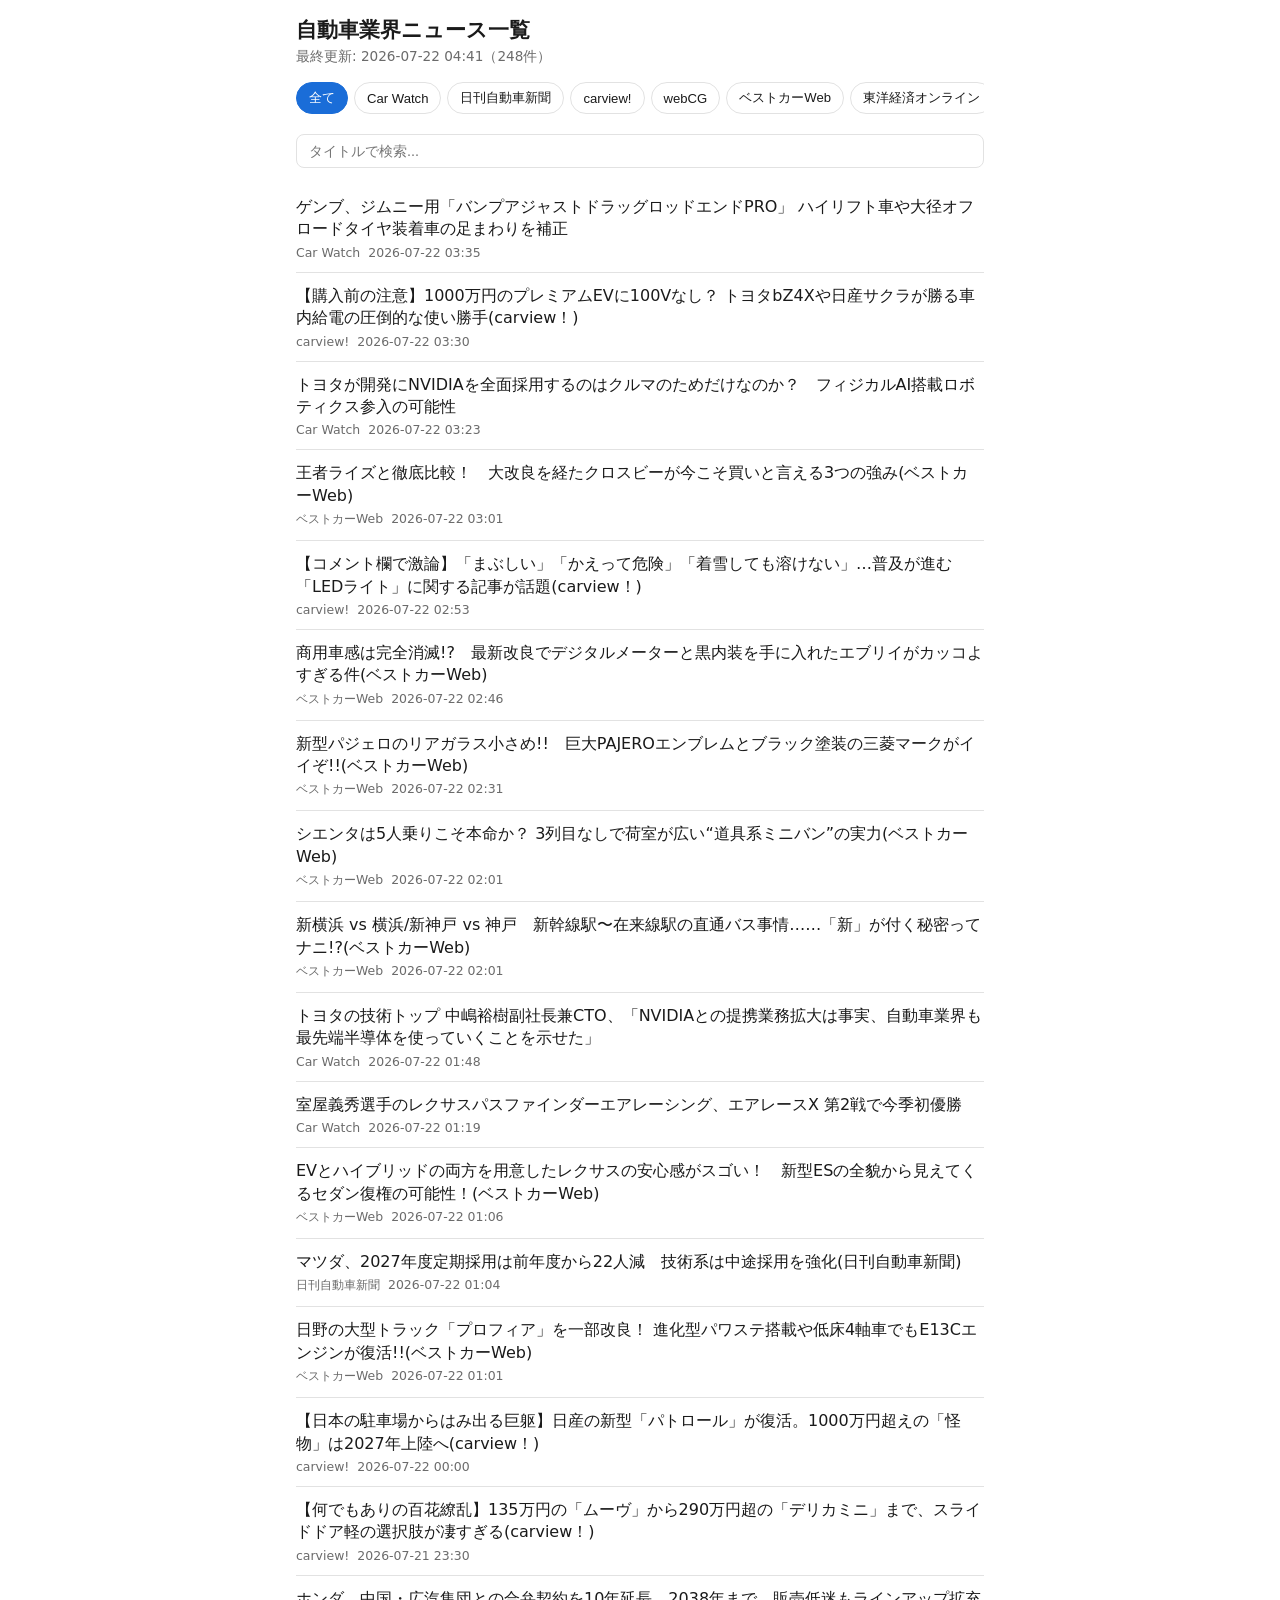
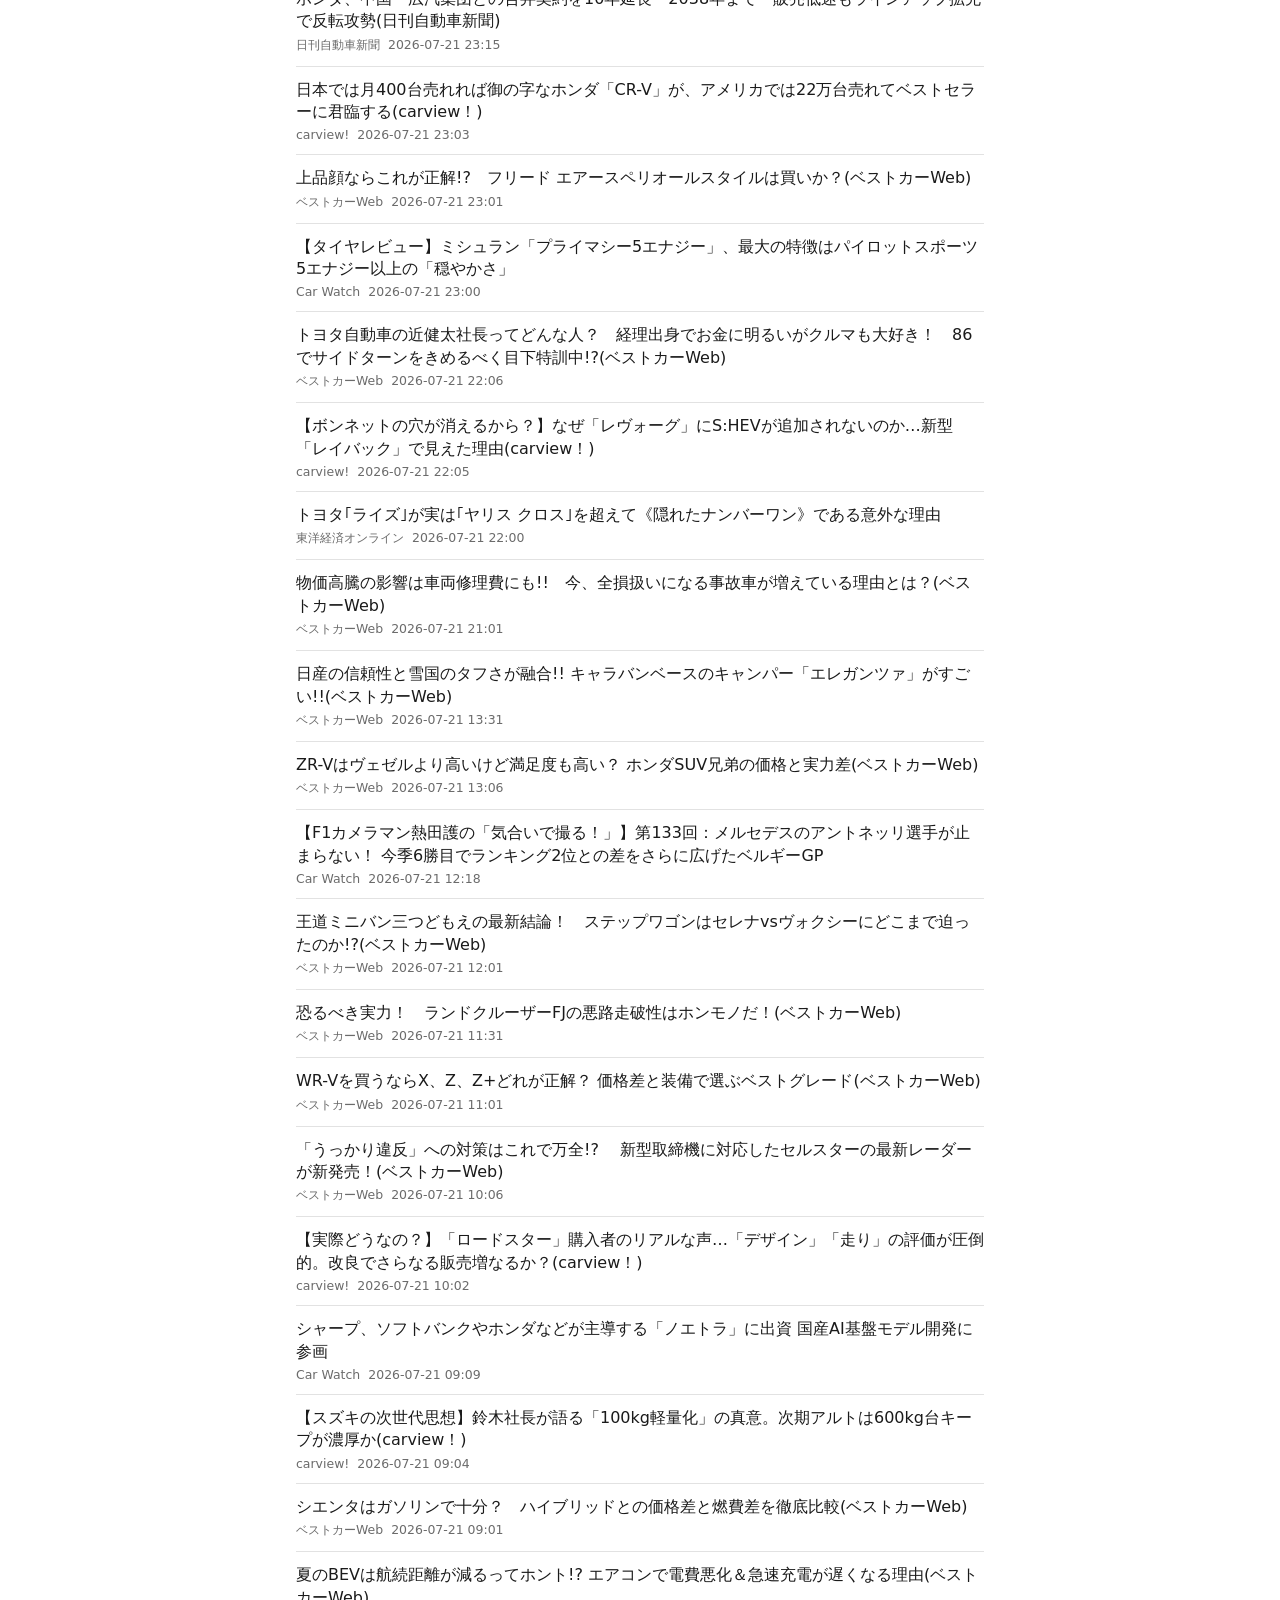
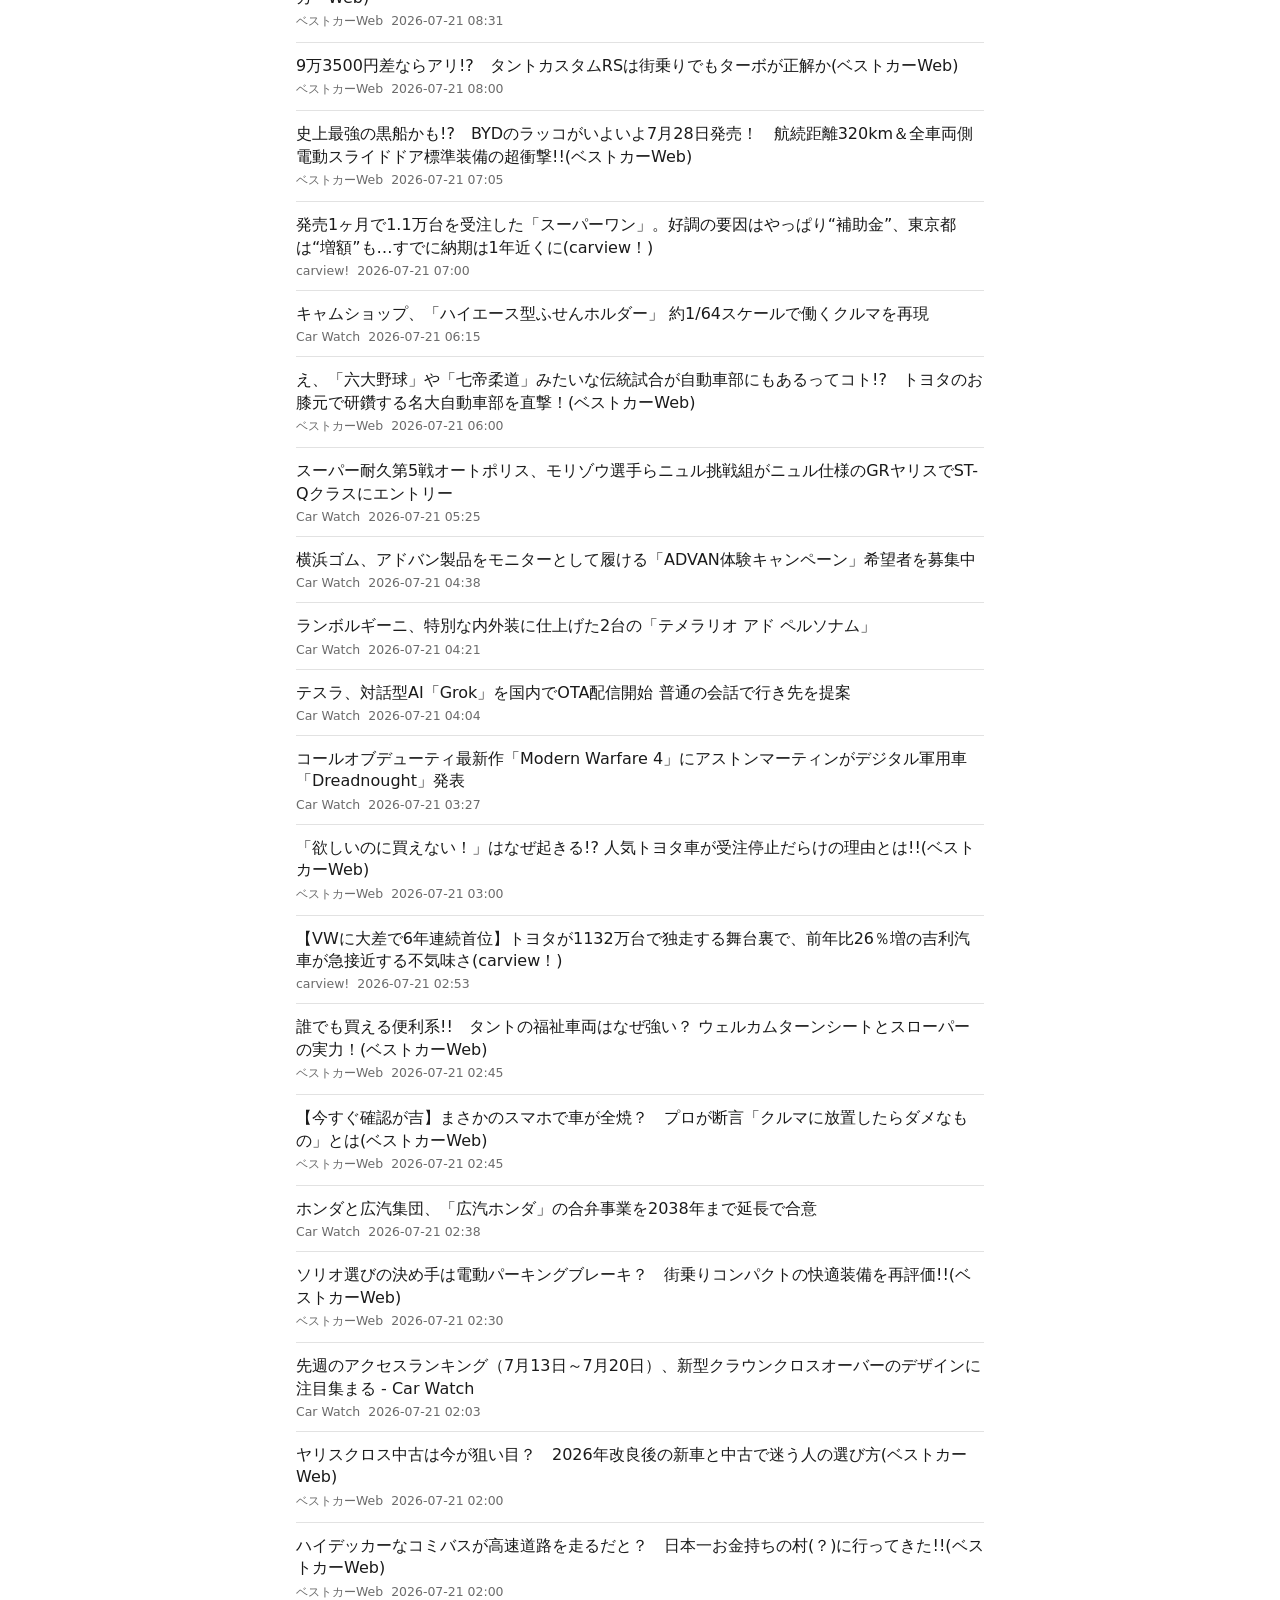
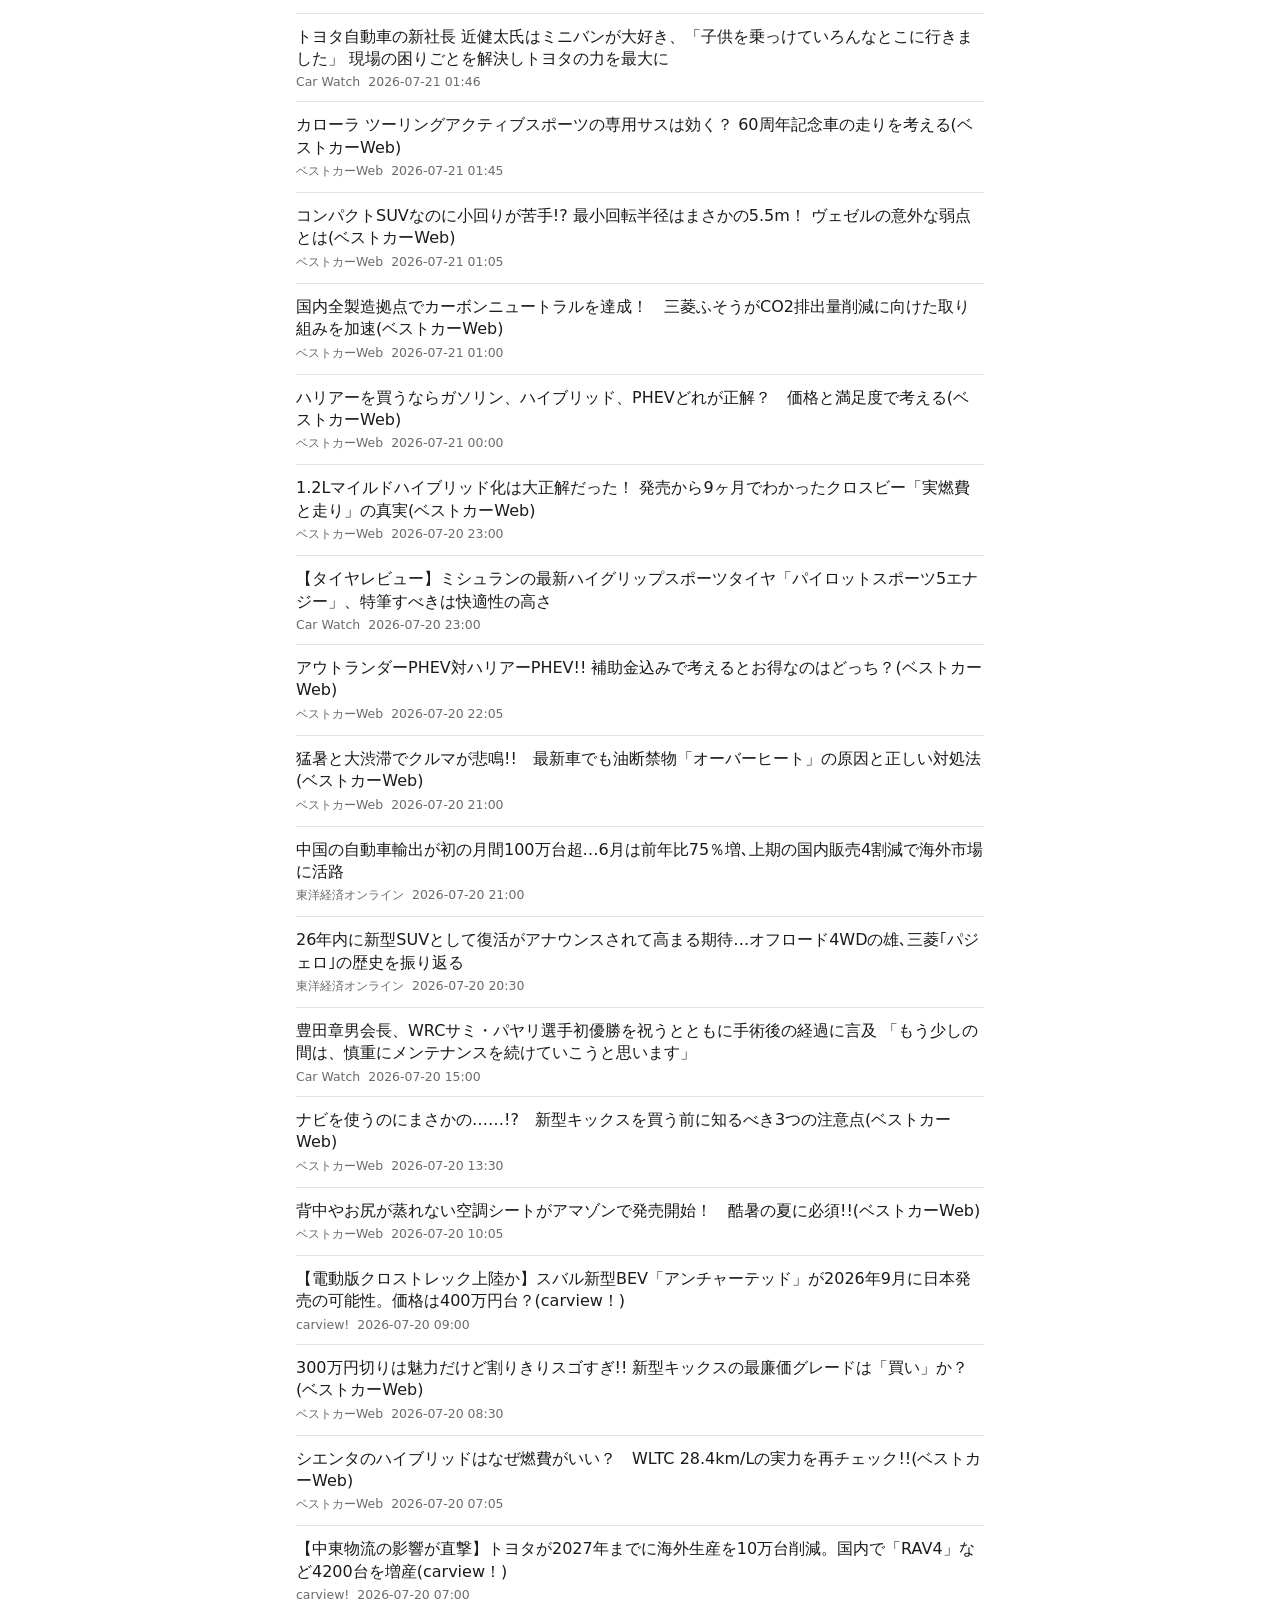
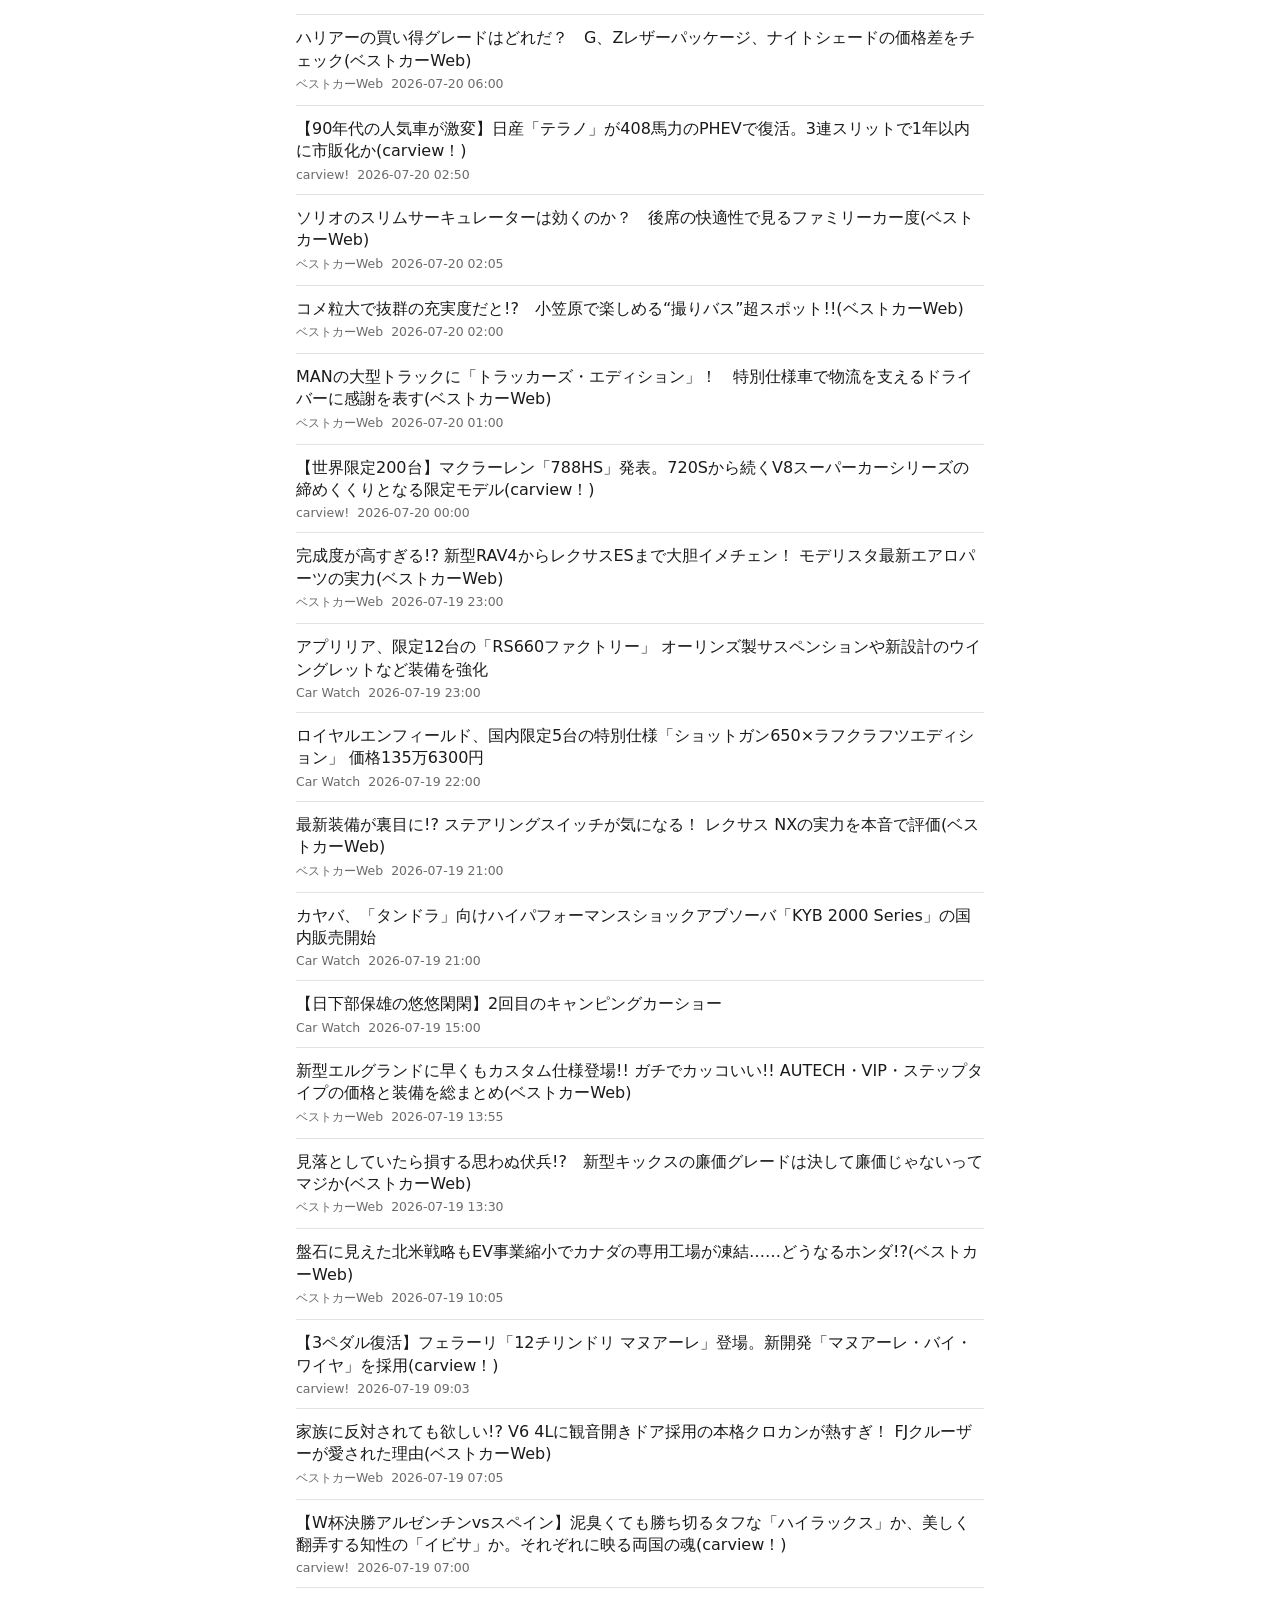
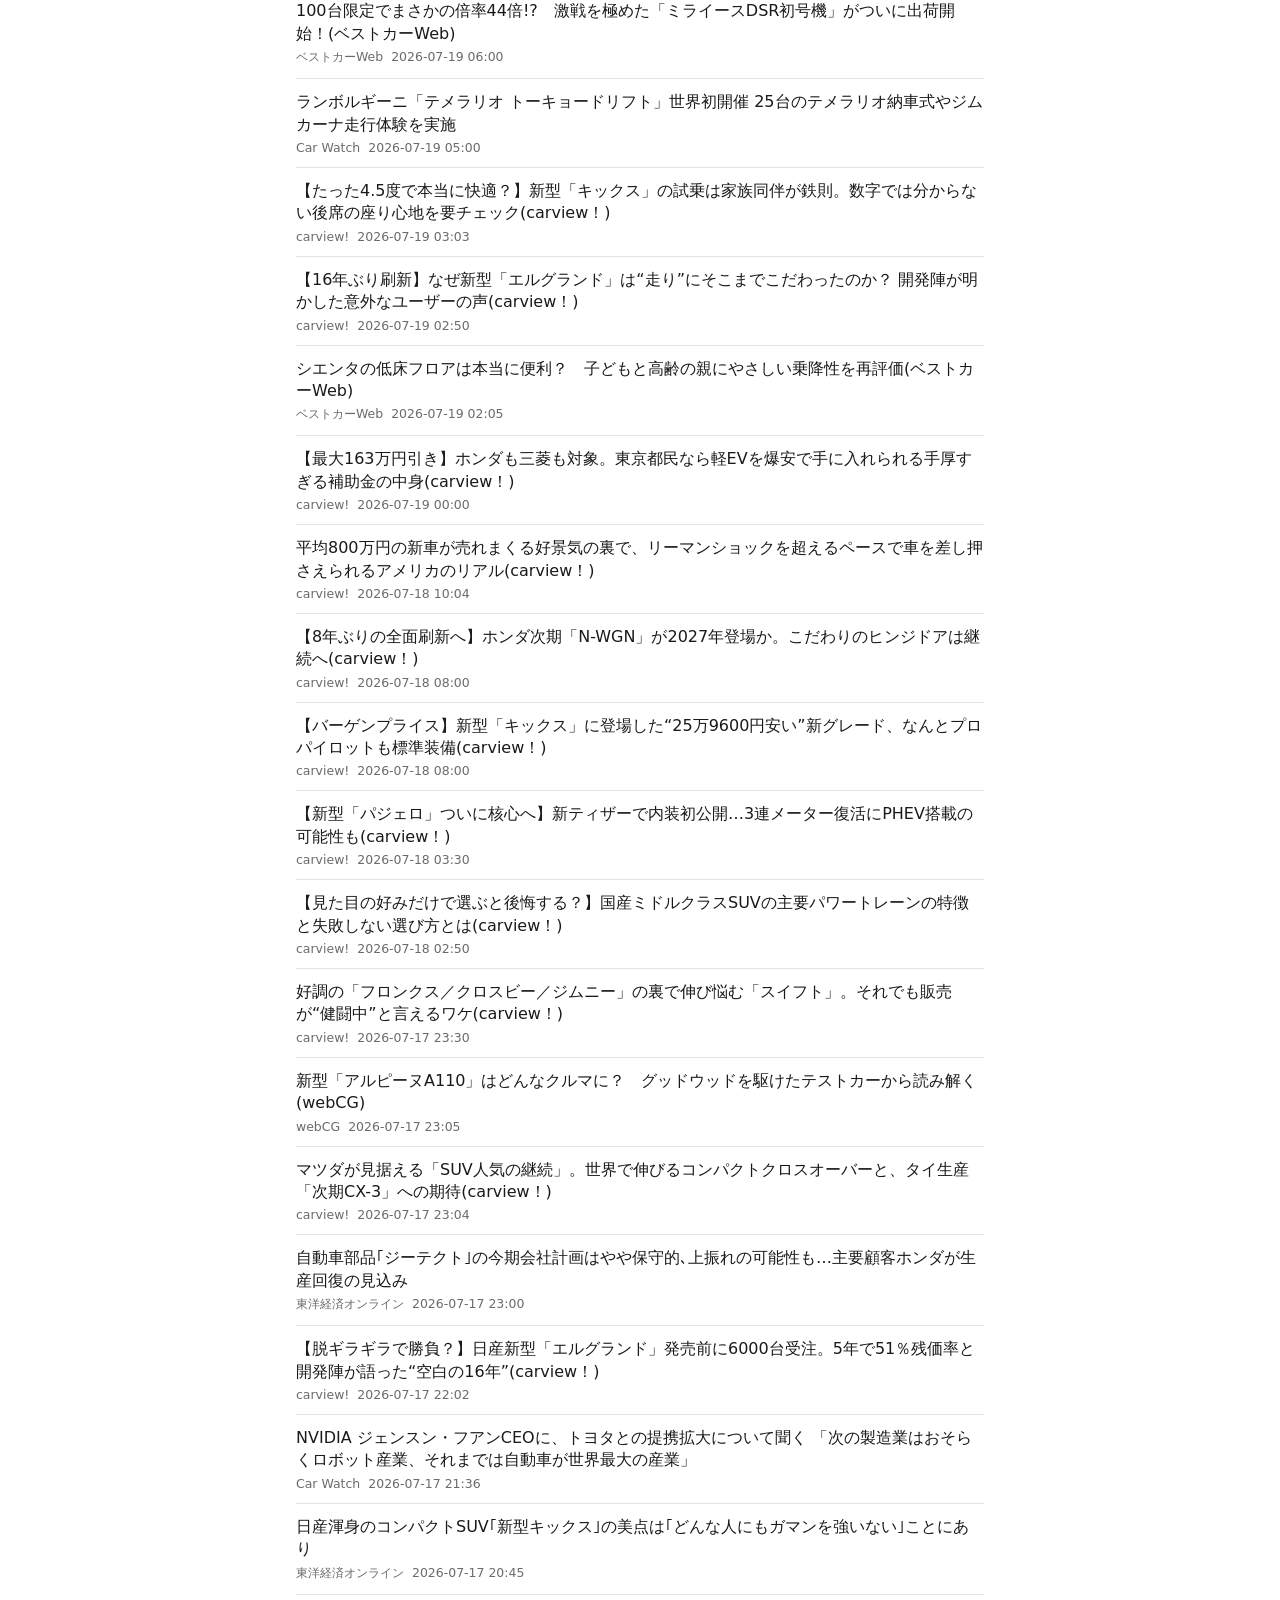
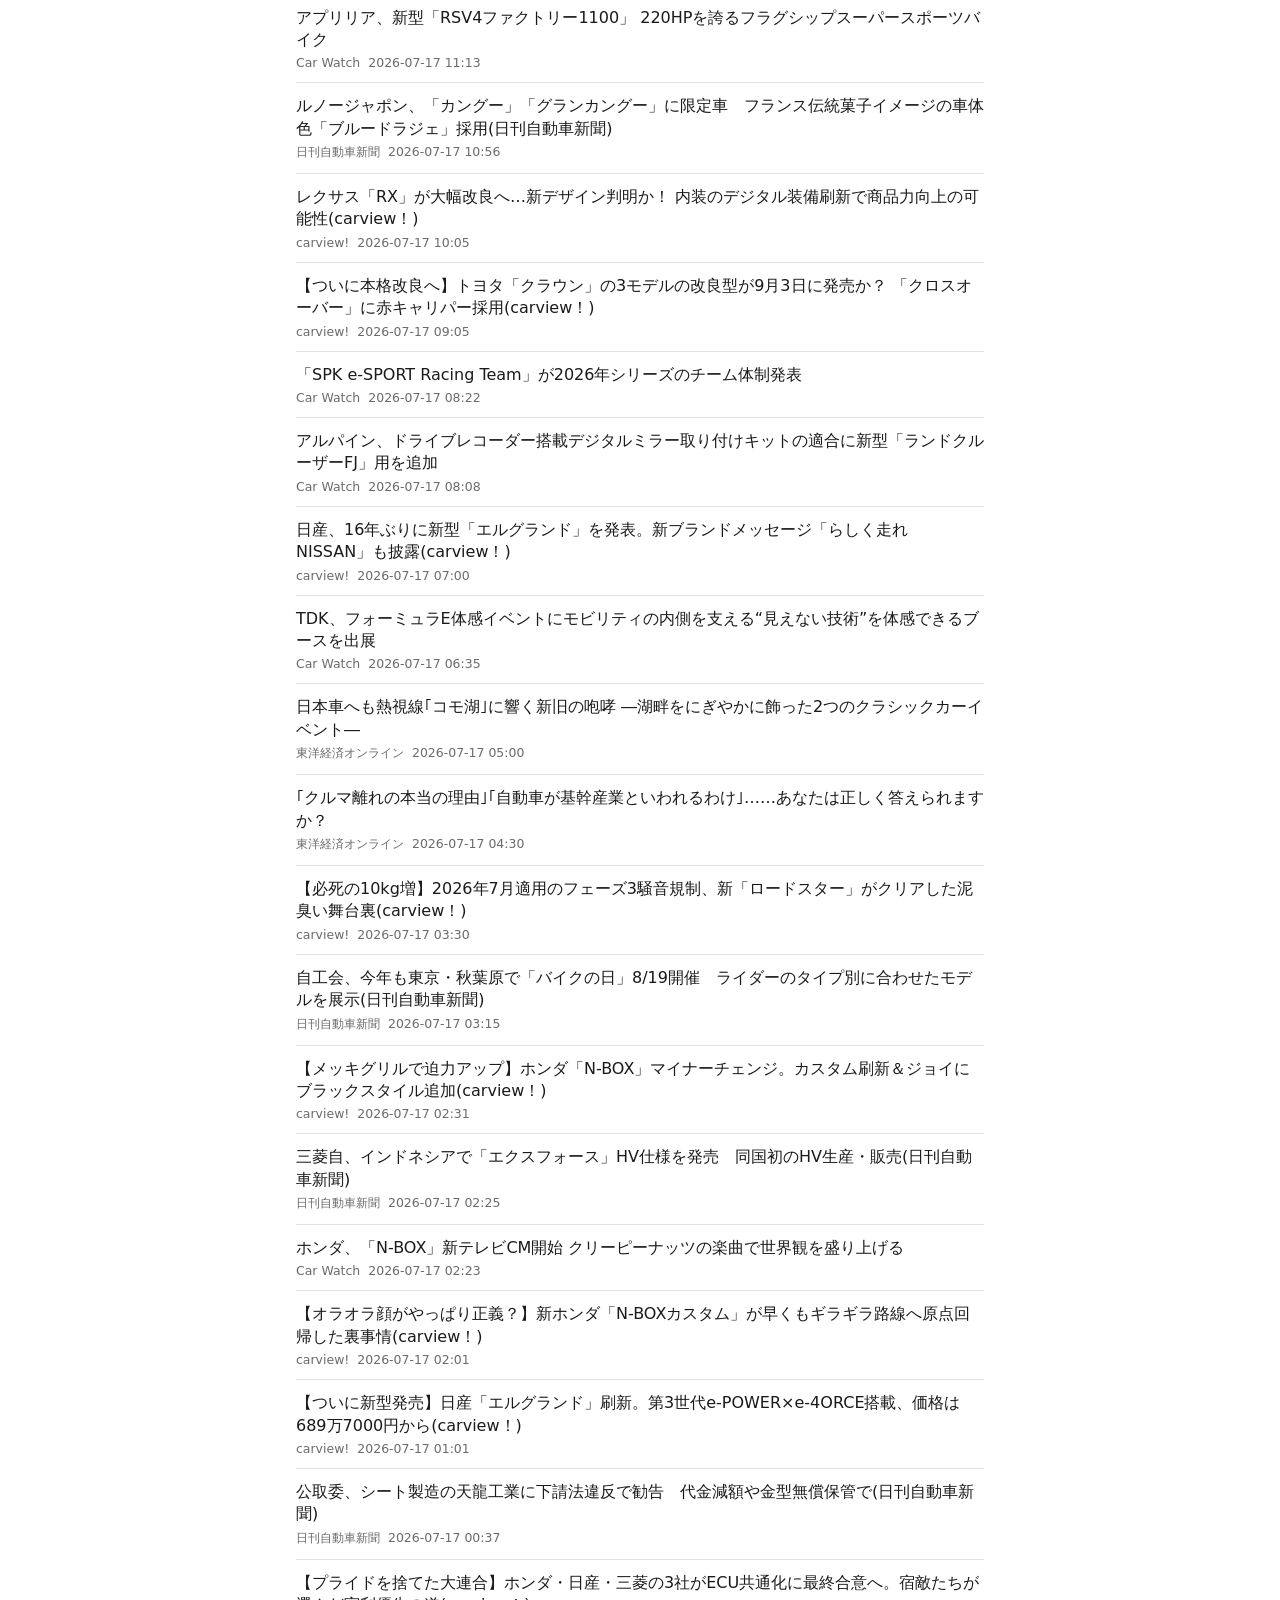
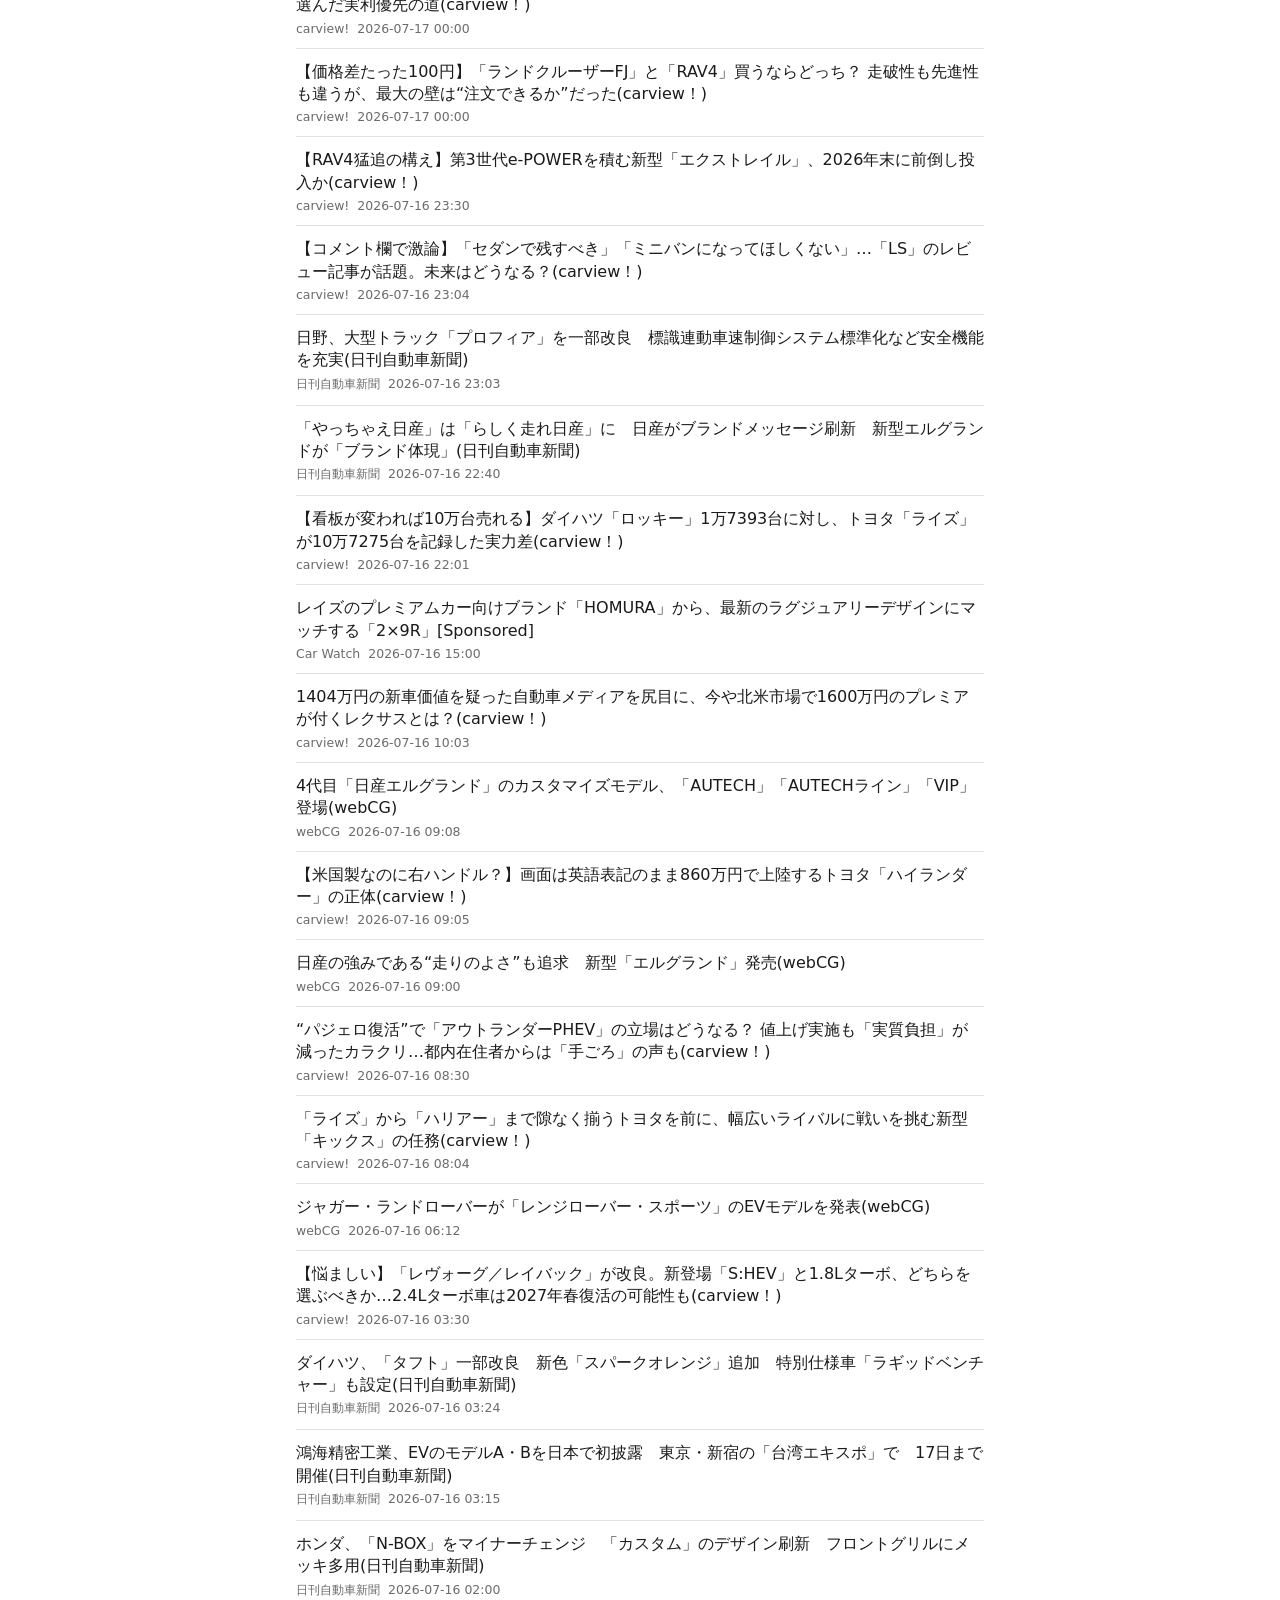
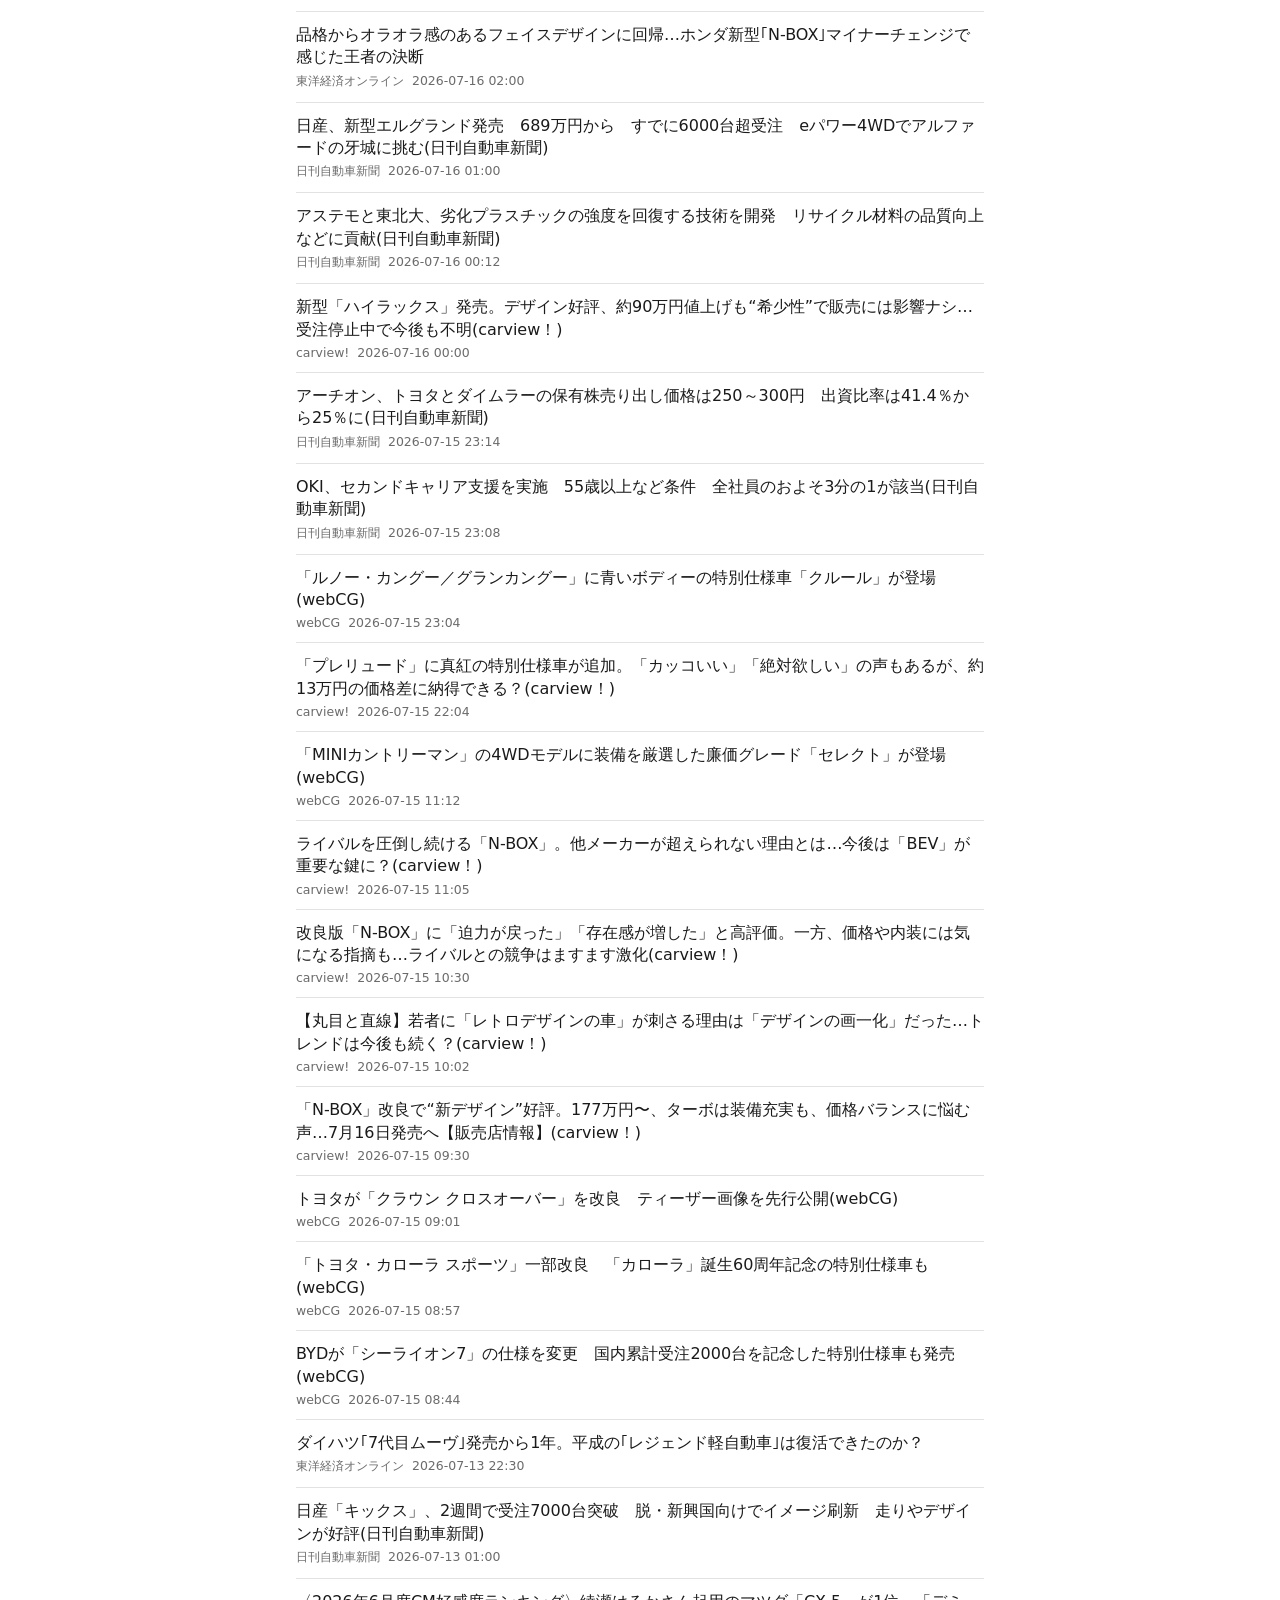
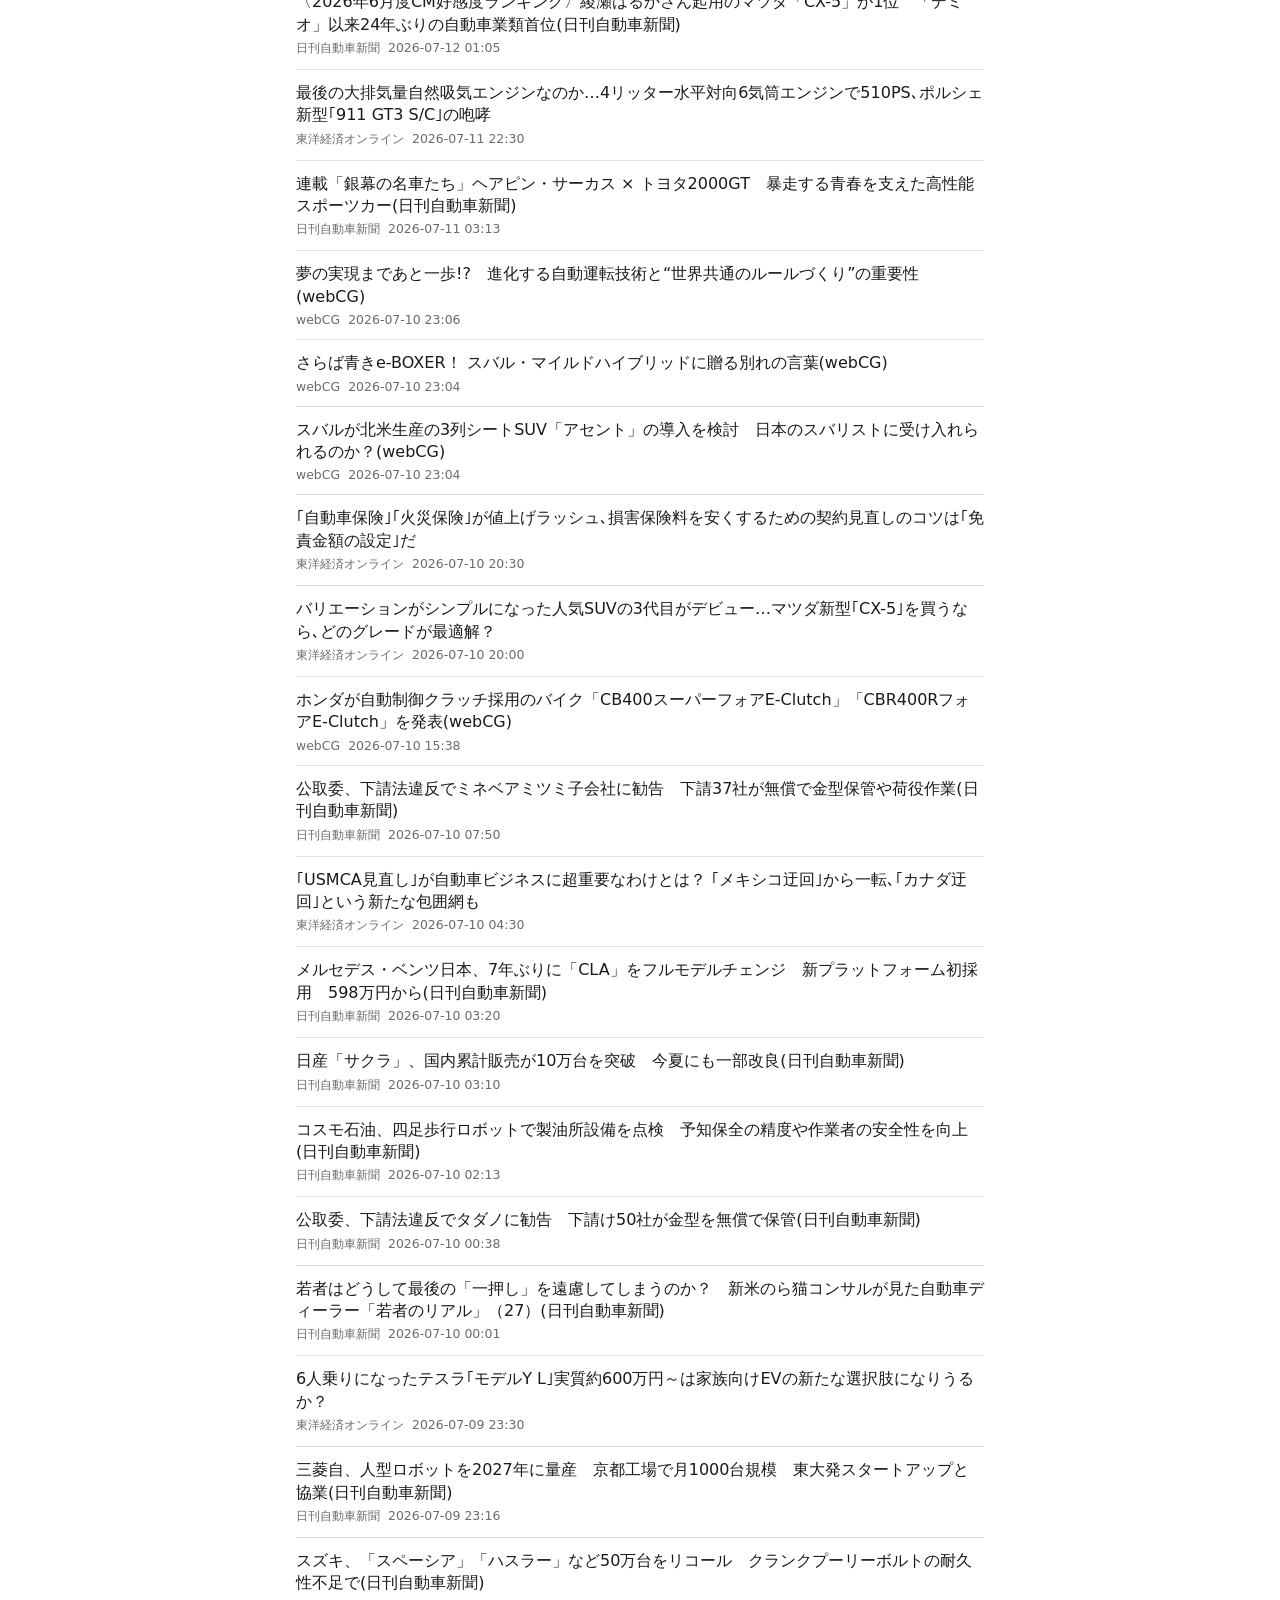
==== docs/index.html @ 15a1f739 "Add automotive news aggregator (static site + GitHub Actions) 自動車業界ニュースの収集・一覧表示アプリの初回実装。 RSS収集スクリプト、" ====
<!doctype html>
<html lang="ja">
<head>
<meta charset="utf-8">
<meta name="viewport" content="width=device-width, initial-scale=1">
<title>自動車業界ニュース一覧</title>
<link rel="stylesheet" href="style.css">
</head>
<body>
<header>
  <h1>自動車業界ニュース一覧</h1>
  <p id="updated-at" class="muted">読み込み中...</p>
</header>

<div id="source-tabs" class="source-tabs" role="group" aria-label="ニュースソース絞り込み"></div>

<div class="controls">
  <input id="search" type="search" placeholder="タイトルで検索...">
</div>

<main id="article-list" aria-live="polite"></main>

<template id="article-item-template">
  <article class="article">
    <a class="title" target="_blank" rel="noopener"></a>
    <div class="meta">
      <span class="source"></span>
      <span class="published"></span>
    </div>
  </article>
</template>

<script src="app.js"></script>
</body>
</html>
---- docs/style.css ----
:root {
  color-scheme: light dark;
  --bg: #ffffff;
  --fg: #1a1a1a;
  --muted: #6b6b6b;
  --border: #e2e2e2;
  --accent: #1a6dd8;
  --read-bg: #f5f5f5;
}

@media (prefers-color-scheme: dark) {
  :root {
    --bg: #14161a;
    --fg: #f0f0f0;
    --muted: #9a9a9a;
    --border: #2c2f34;
    --accent: #6fb2ff;
    --read-bg: #1c1f24;
  }
}

* { box-sizing: border-box; }

body {
  margin: 0;
  padding: 16px;
  max-width: 720px;
  margin-inline: auto;
  font-family: system-ui, -apple-system, "Segoe UI", "Hiragino Sans", sans-serif;
  background: var(--bg);
  color: var(--fg);
}

header h1 {
  font-size: 1.3rem;
  margin: 0 0 4px;
}

.muted {
  color: var(--muted);
  font-size: 0.85rem;
  margin: 0 0 16px;
}

.source-tabs {
  display: flex;
  gap: 6px;
  overflow-x: auto;
  padding-bottom: 8px;
  margin-bottom: 12px;
  -ms-overflow-style: none;
  scrollbar-width: none;
}

.source-tabs::-webkit-scrollbar {
  display: none;
}

.source-tab {
  flex: none;
  padding: 6px 12px;
  border-radius: 999px;
  border: 1px solid var(--border);
  background: transparent;
  color: var(--fg);
  font-size: 0.82rem;
  white-space: nowrap;
  cursor: pointer;
}

.source-tab.active {
  background: var(--accent);
  border-color: var(--accent);
  color: #fff;
}

.controls {
  margin-bottom: 16px;
}

#search {
  width: 100%;
  padding: 8px 12px;
  border-radius: 8px;
  border: 1px solid var(--border);
  background: var(--bg);
  color: var(--fg);
  font-size: 0.9rem;
}

.article {
  padding: 12px 0;
  border-bottom: 1px solid var(--border);
}

.article.is-read {
  background: var(--read-bg);
}

.article .title {
  display: block;
  color: var(--fg);
  text-decoration: none;
  font-size: 1rem;
  line-height: 1.4;
}

.article .title:visited {
  color: var(--muted);
}

.article .meta {
  margin-top: 4px;
  display: flex;
  gap: 8px;
  font-size: 0.78rem;
  color: var(--muted);
}

.empty {
  color: var(--muted);
  padding: 24px 0;
  text-align: center;
}
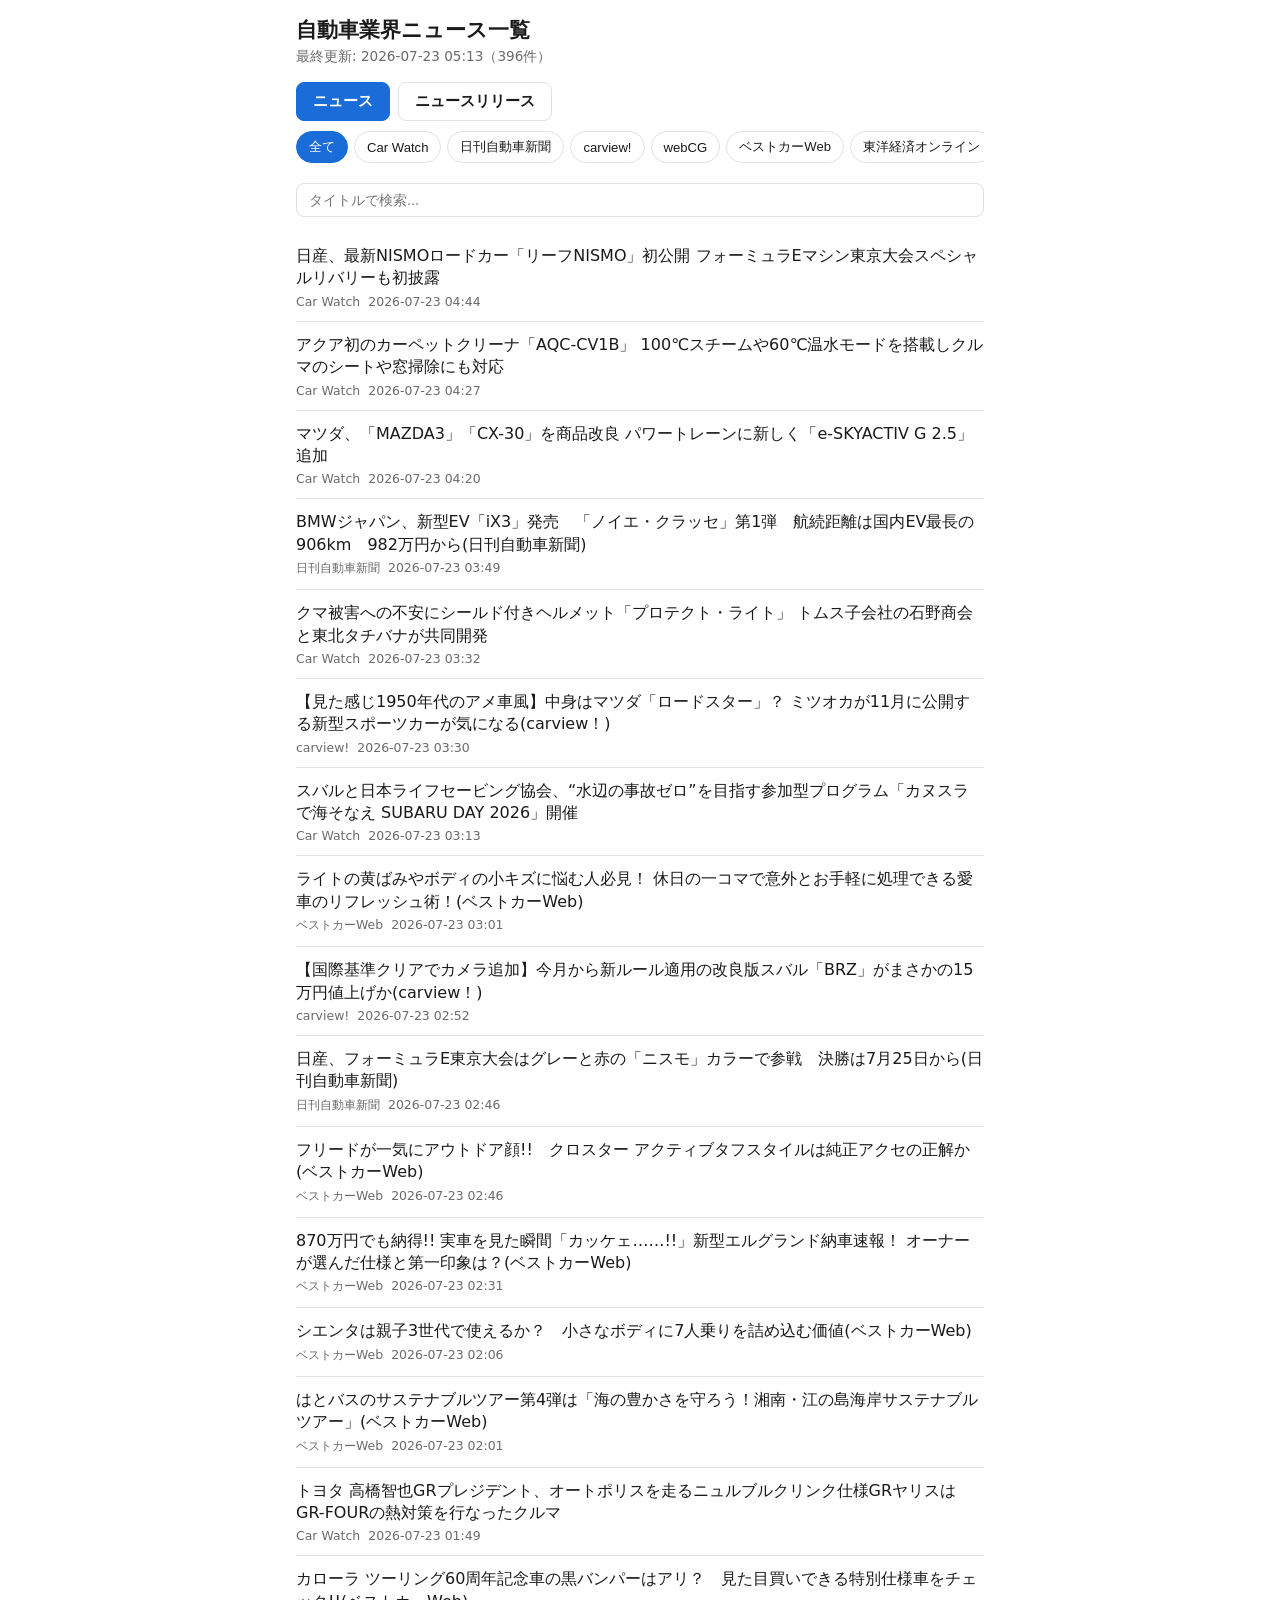
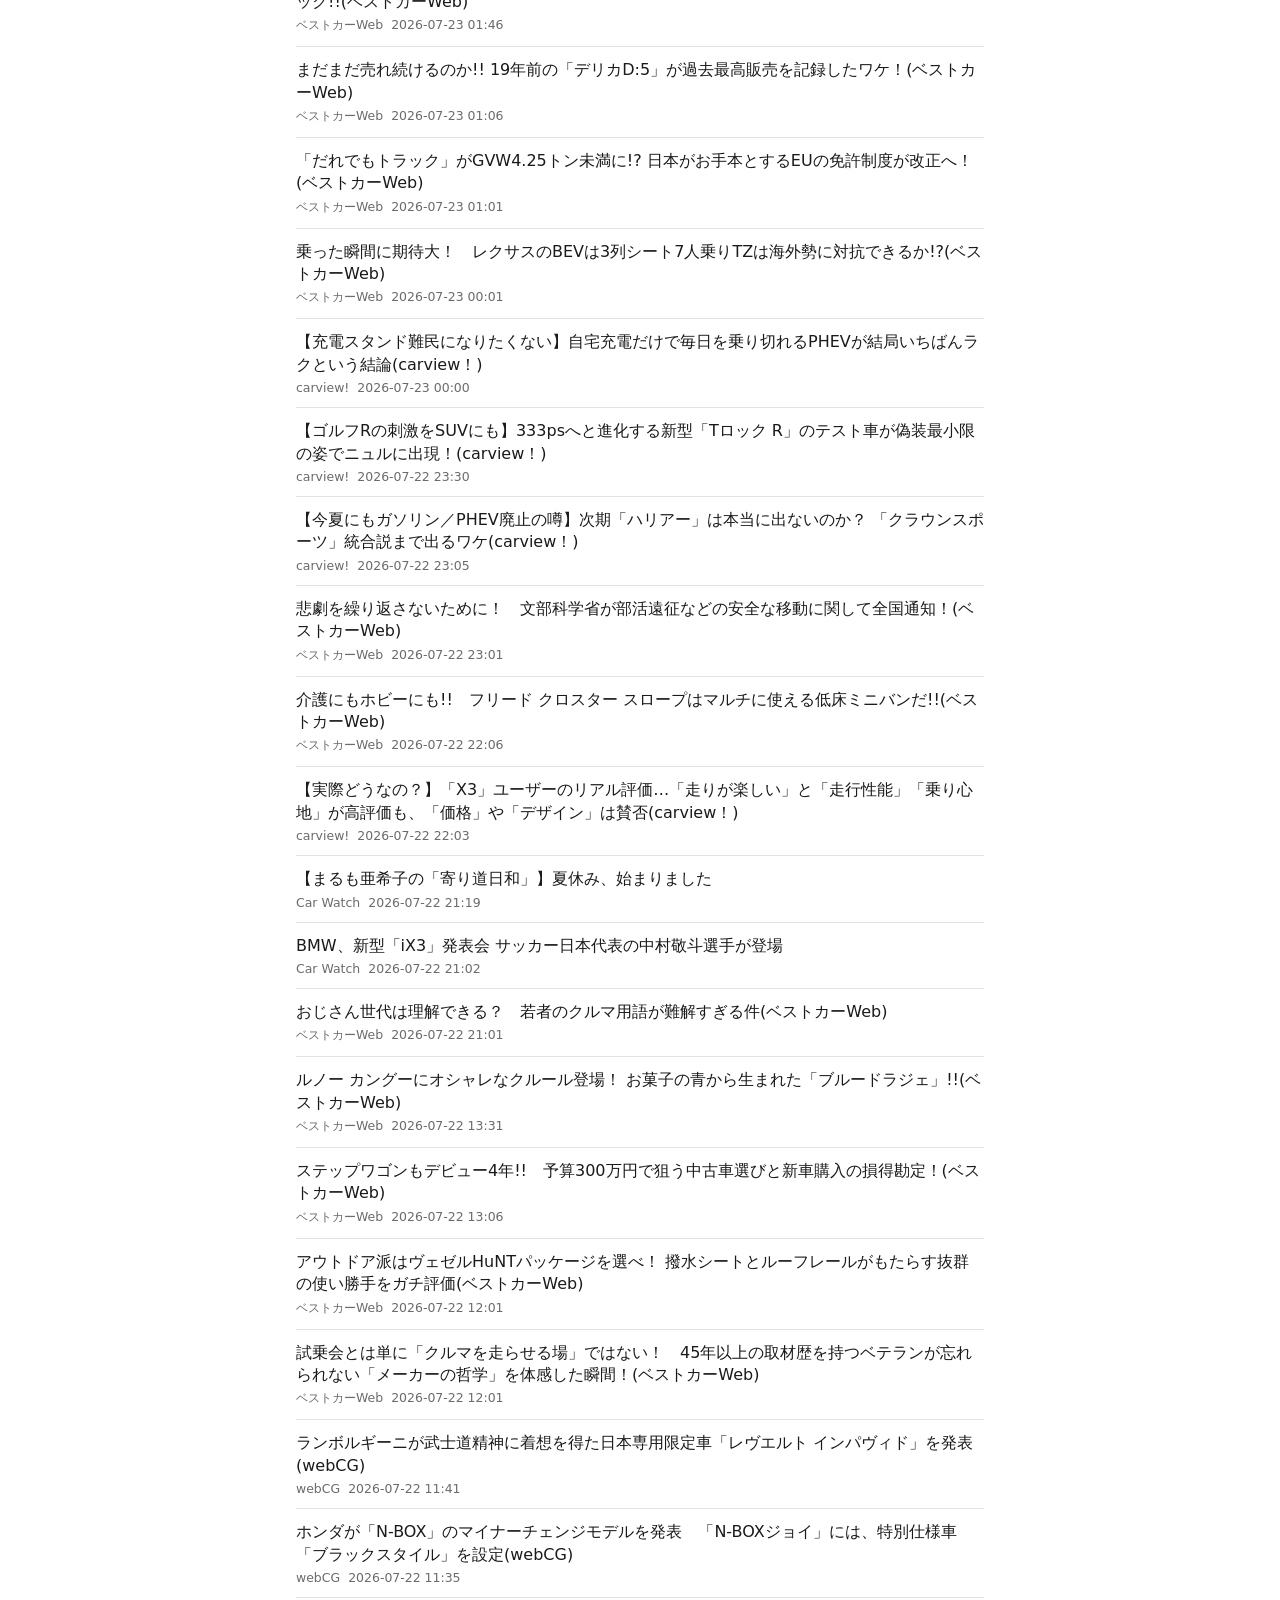
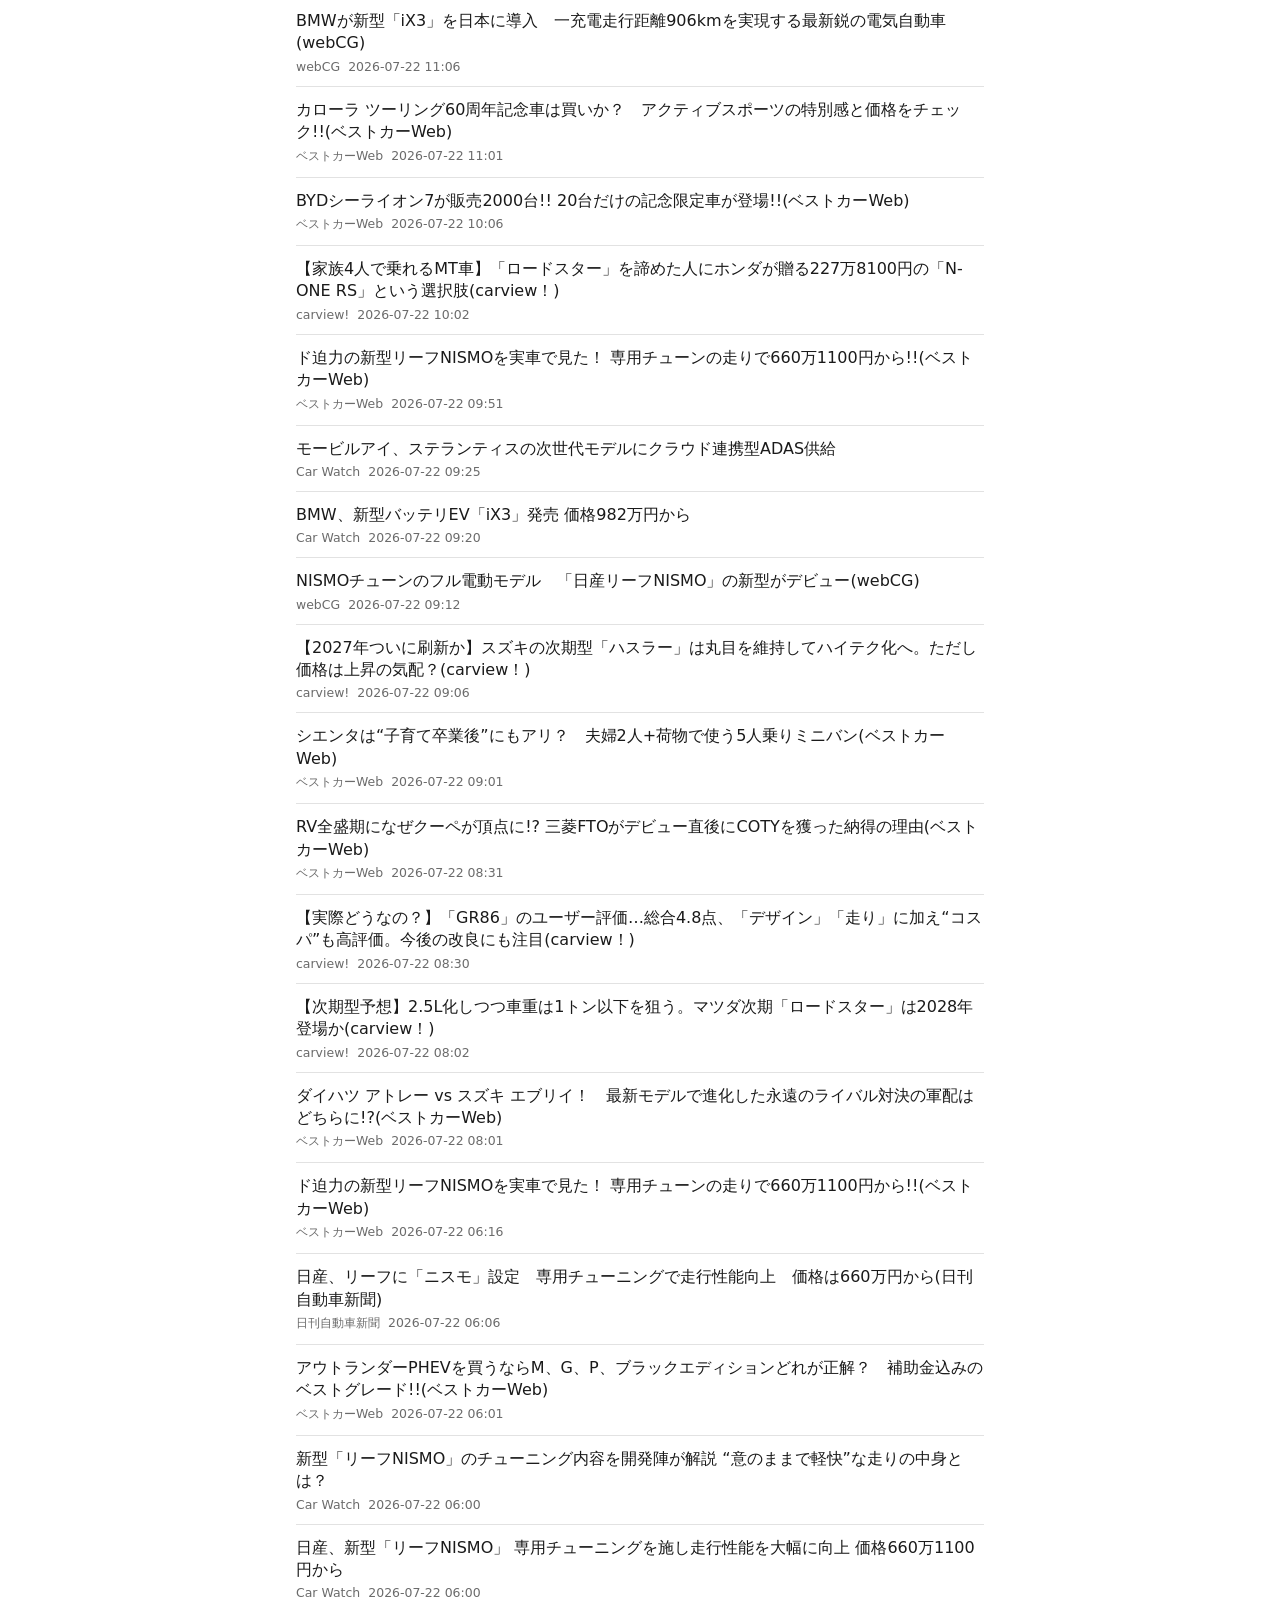
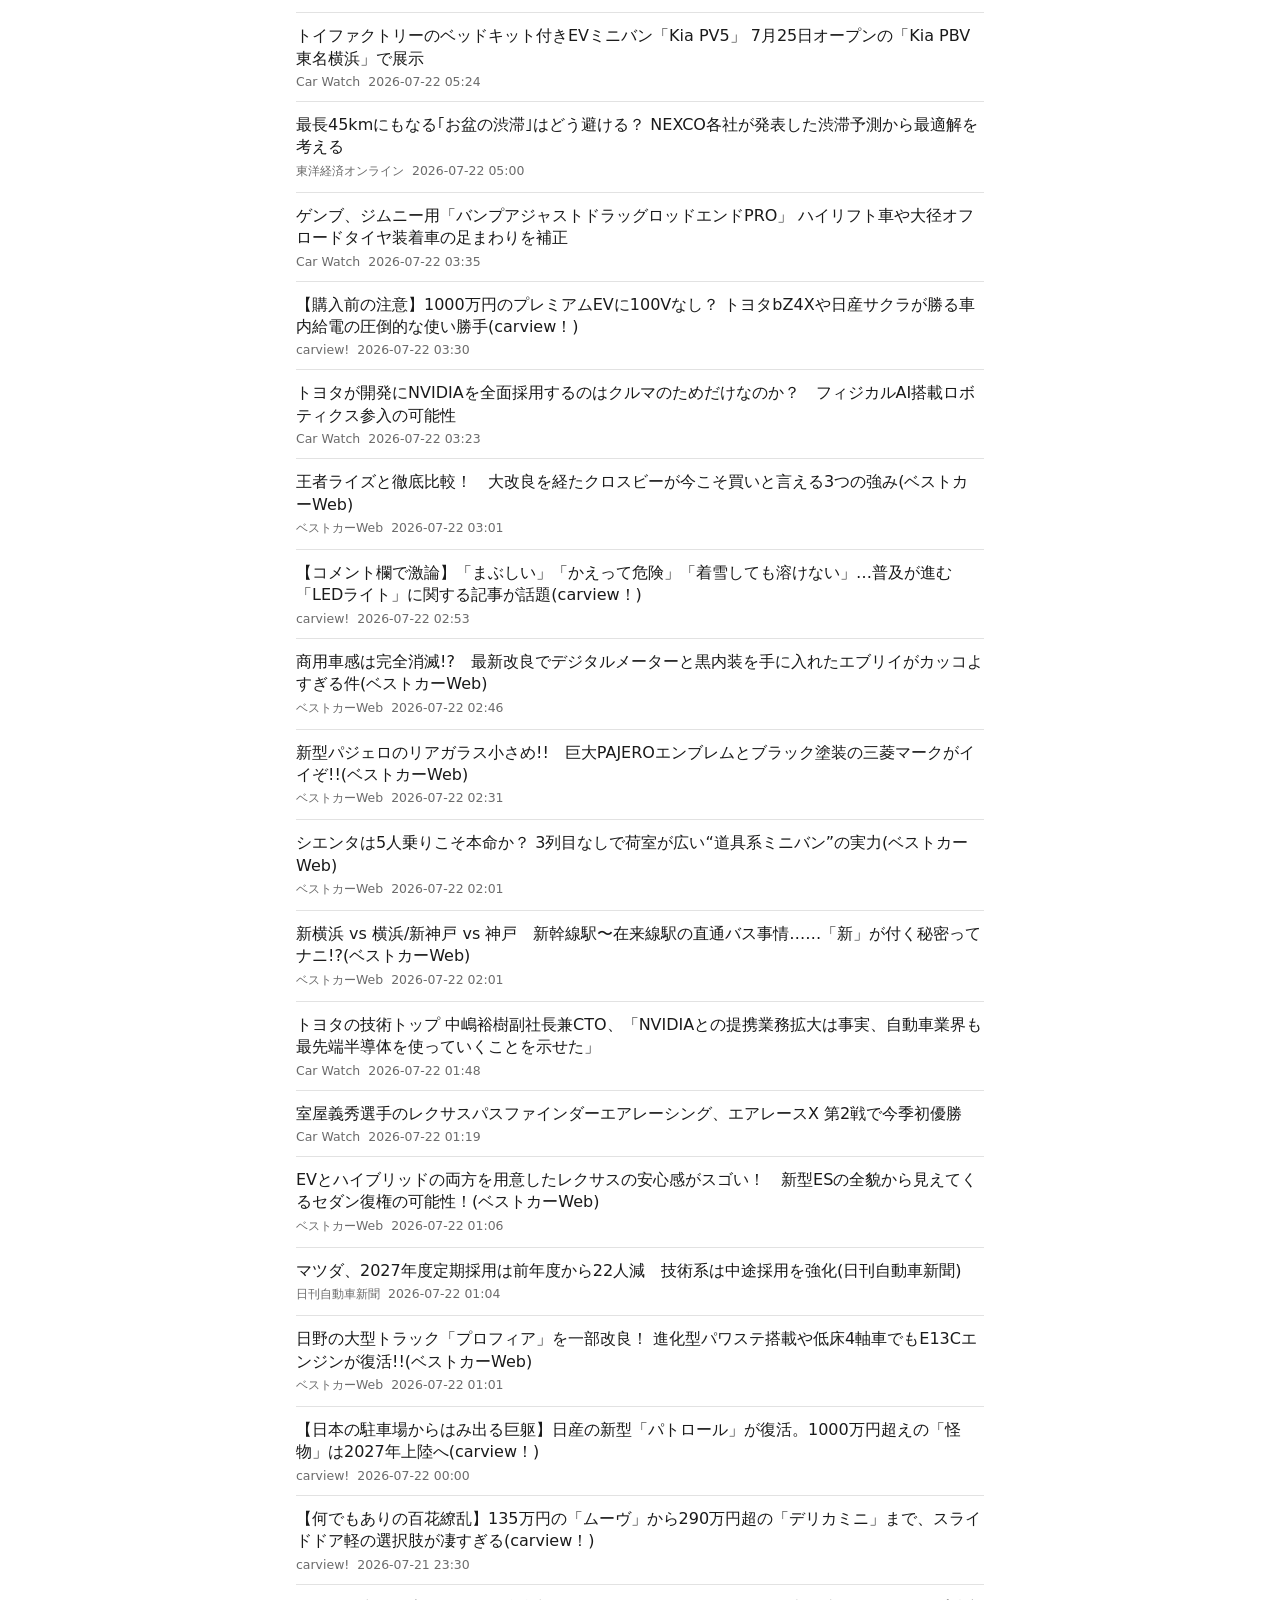
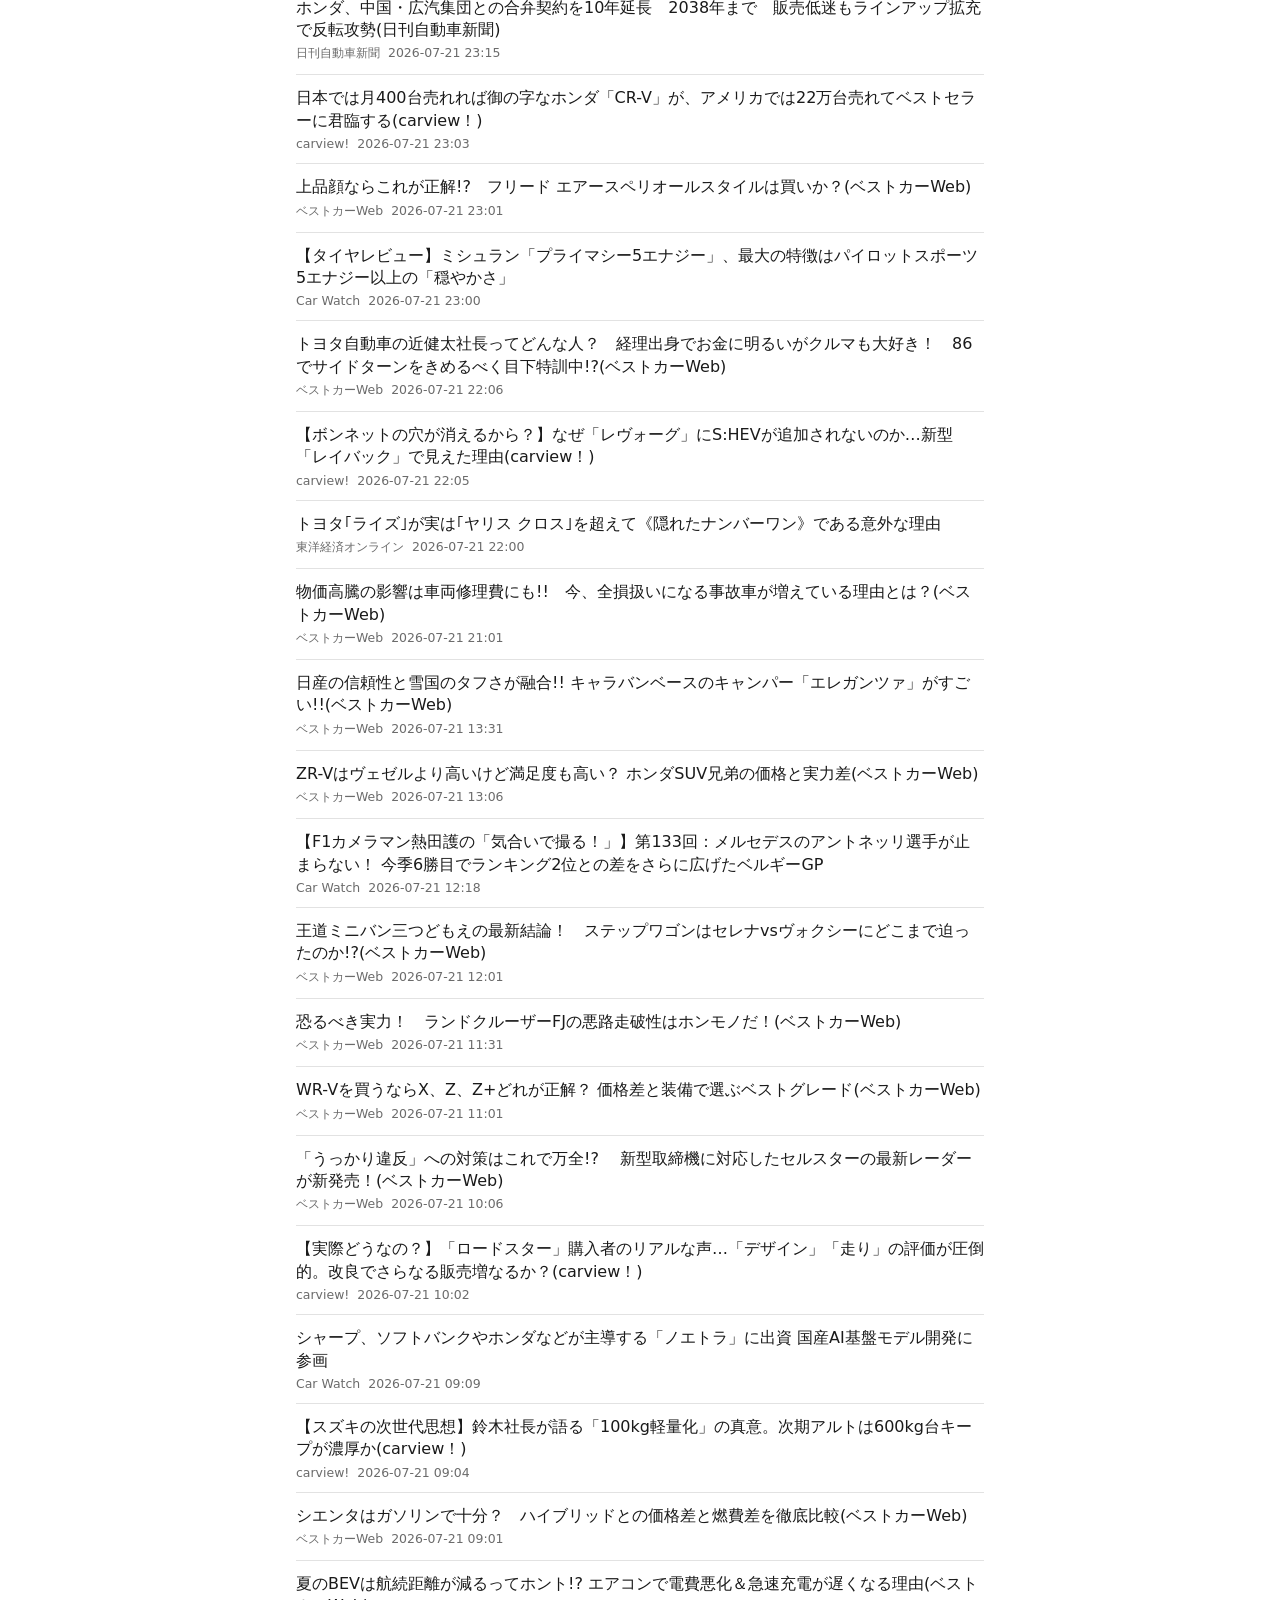
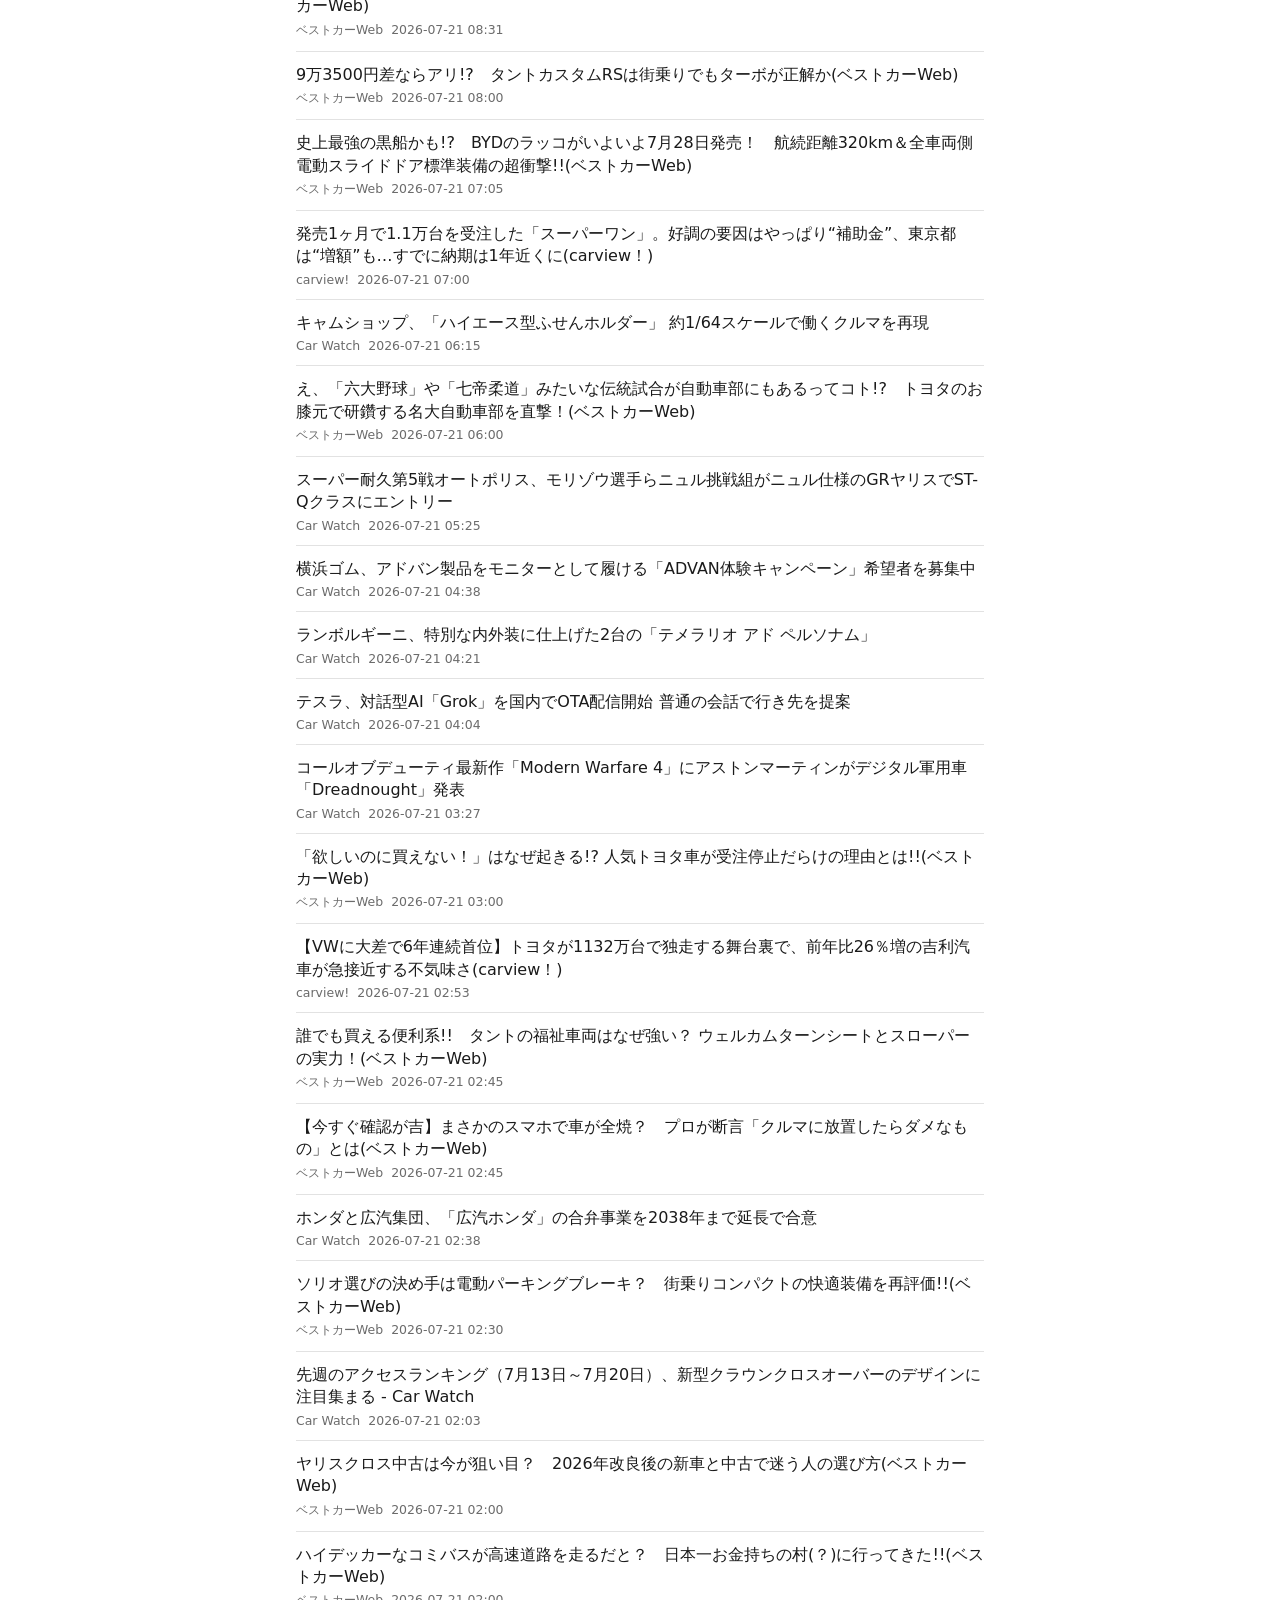
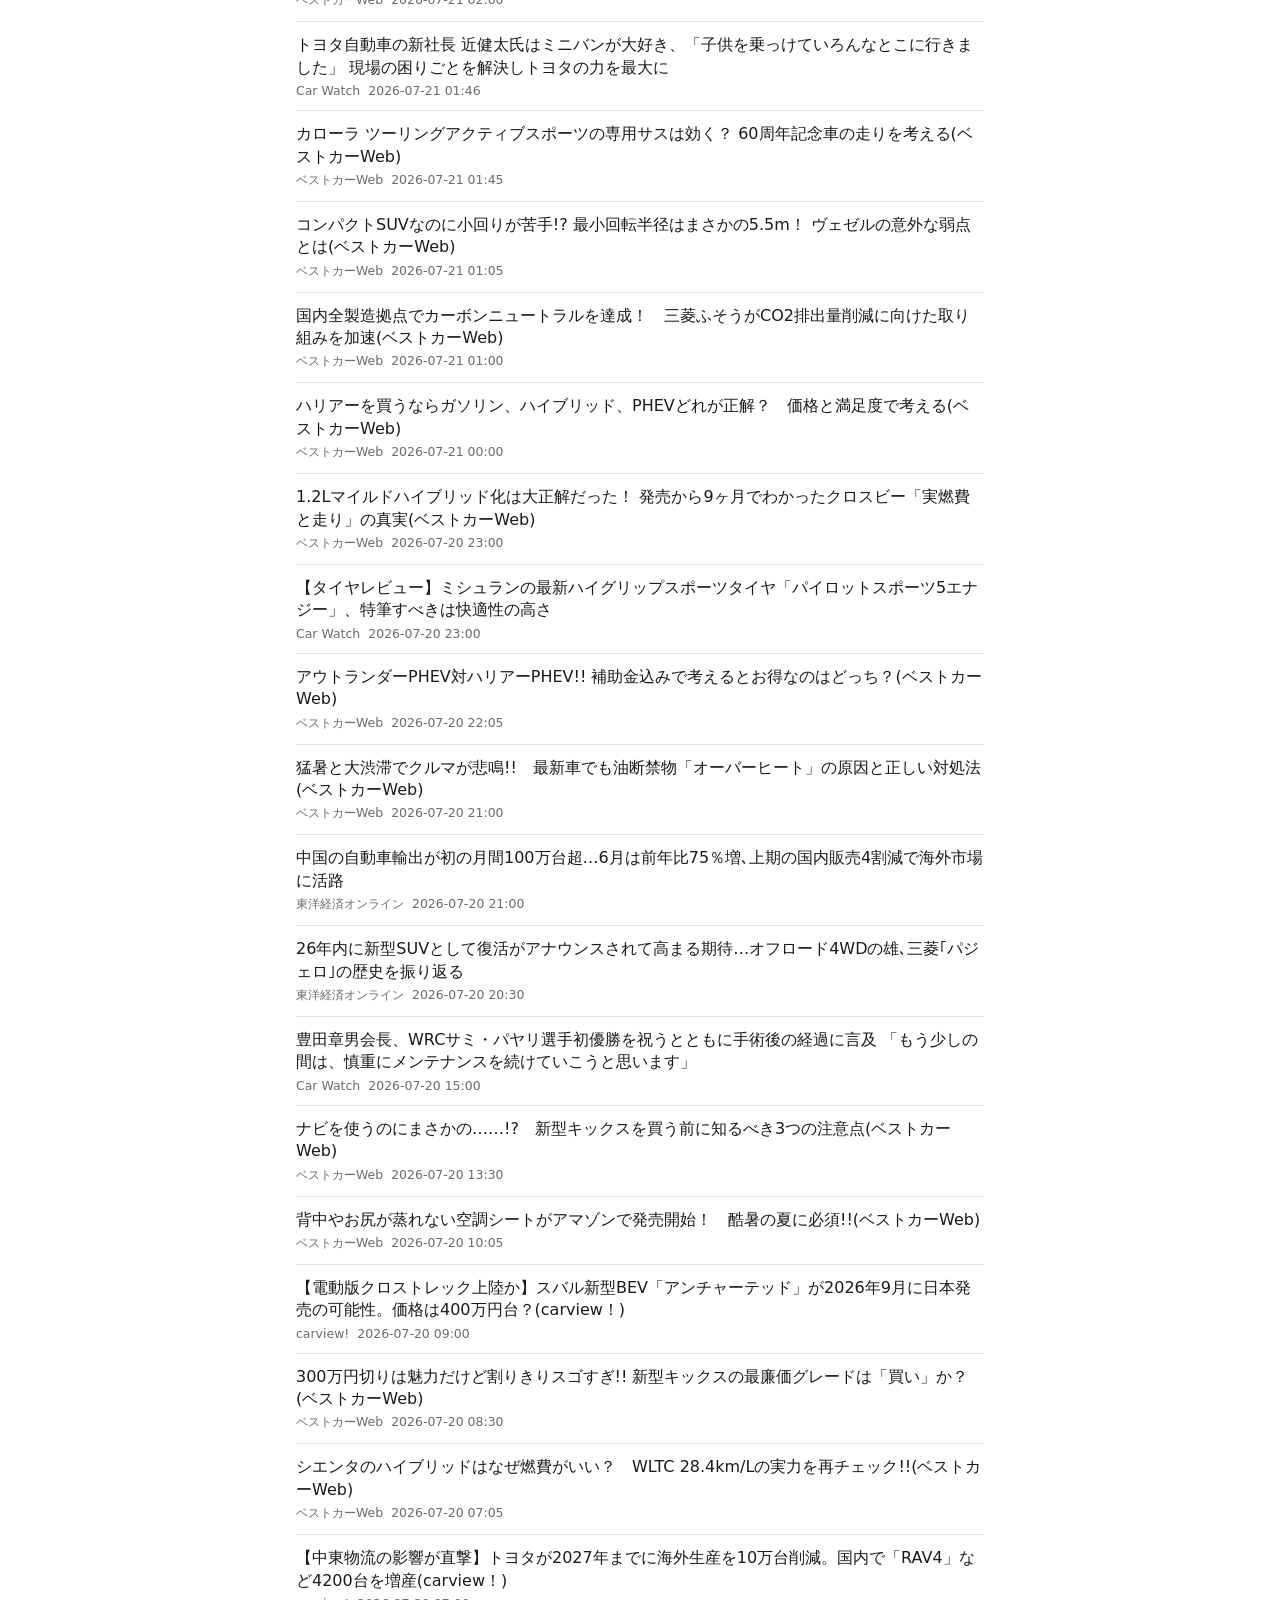
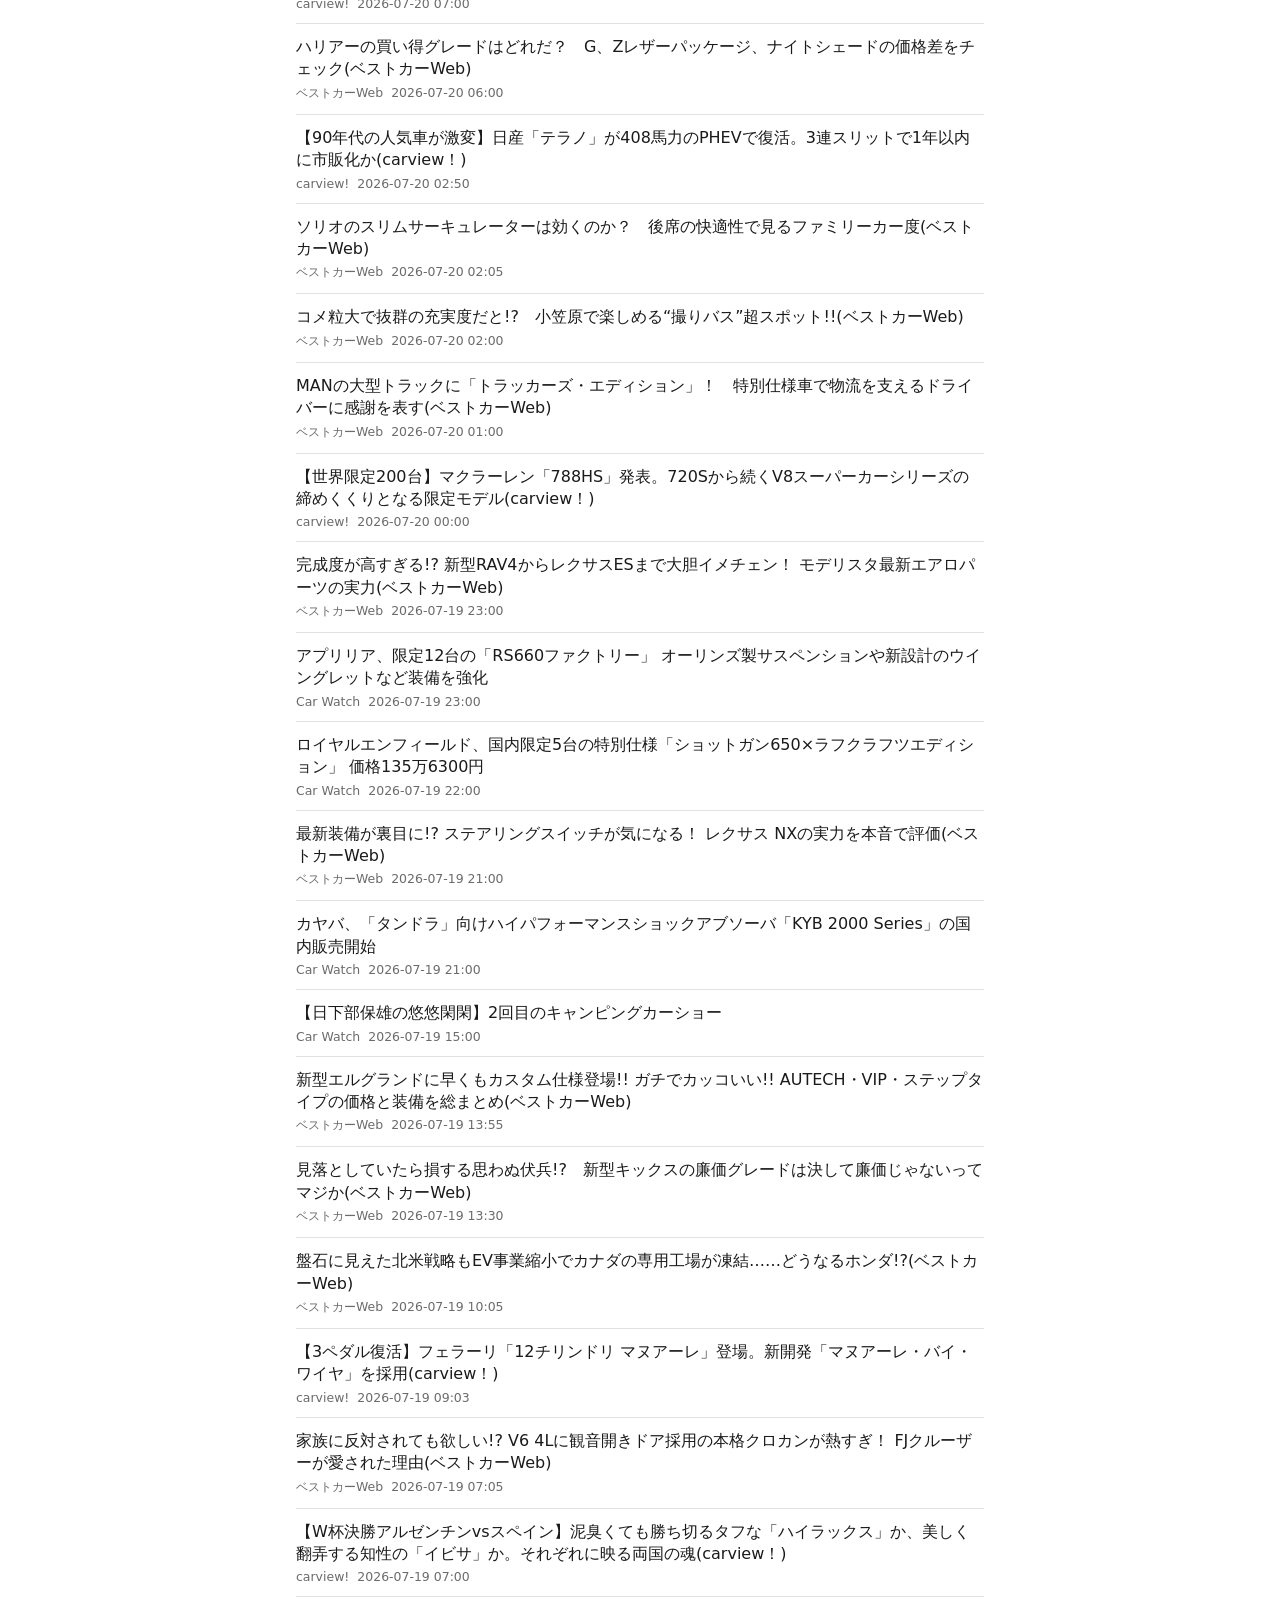
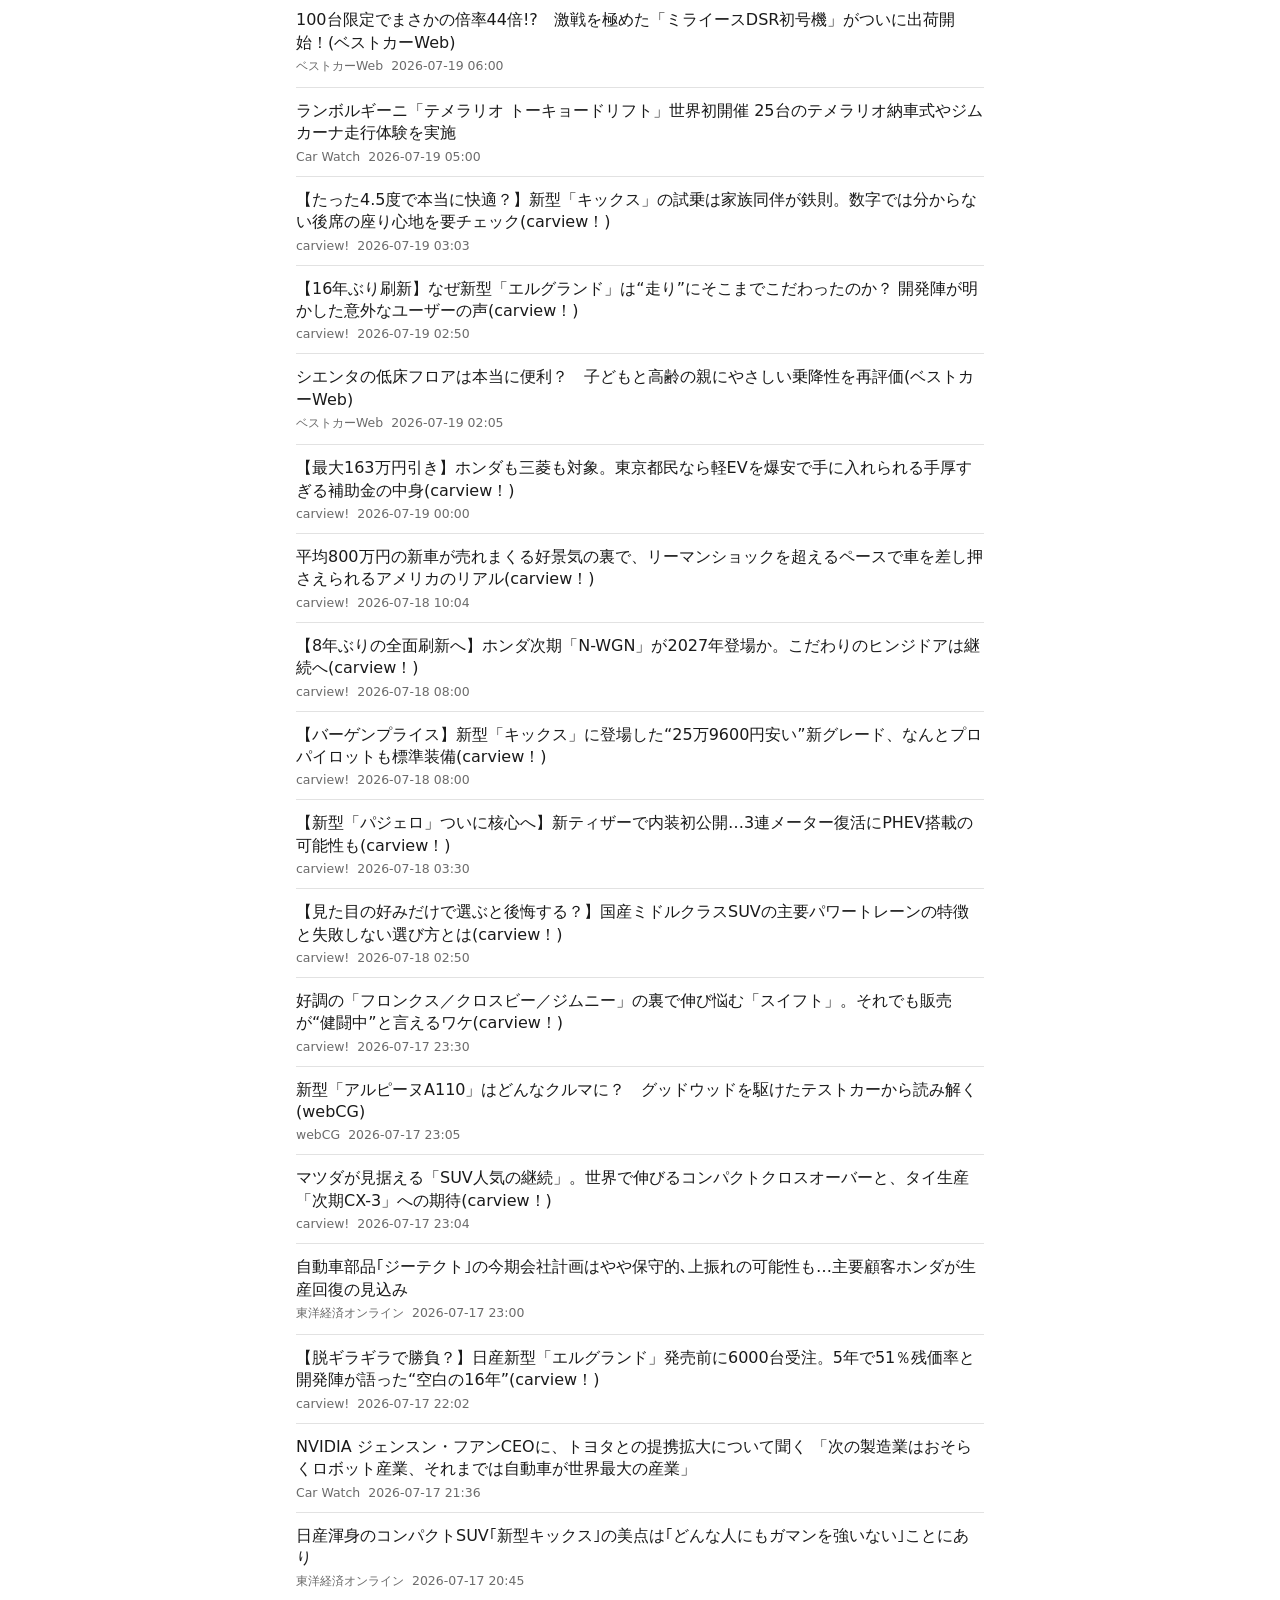
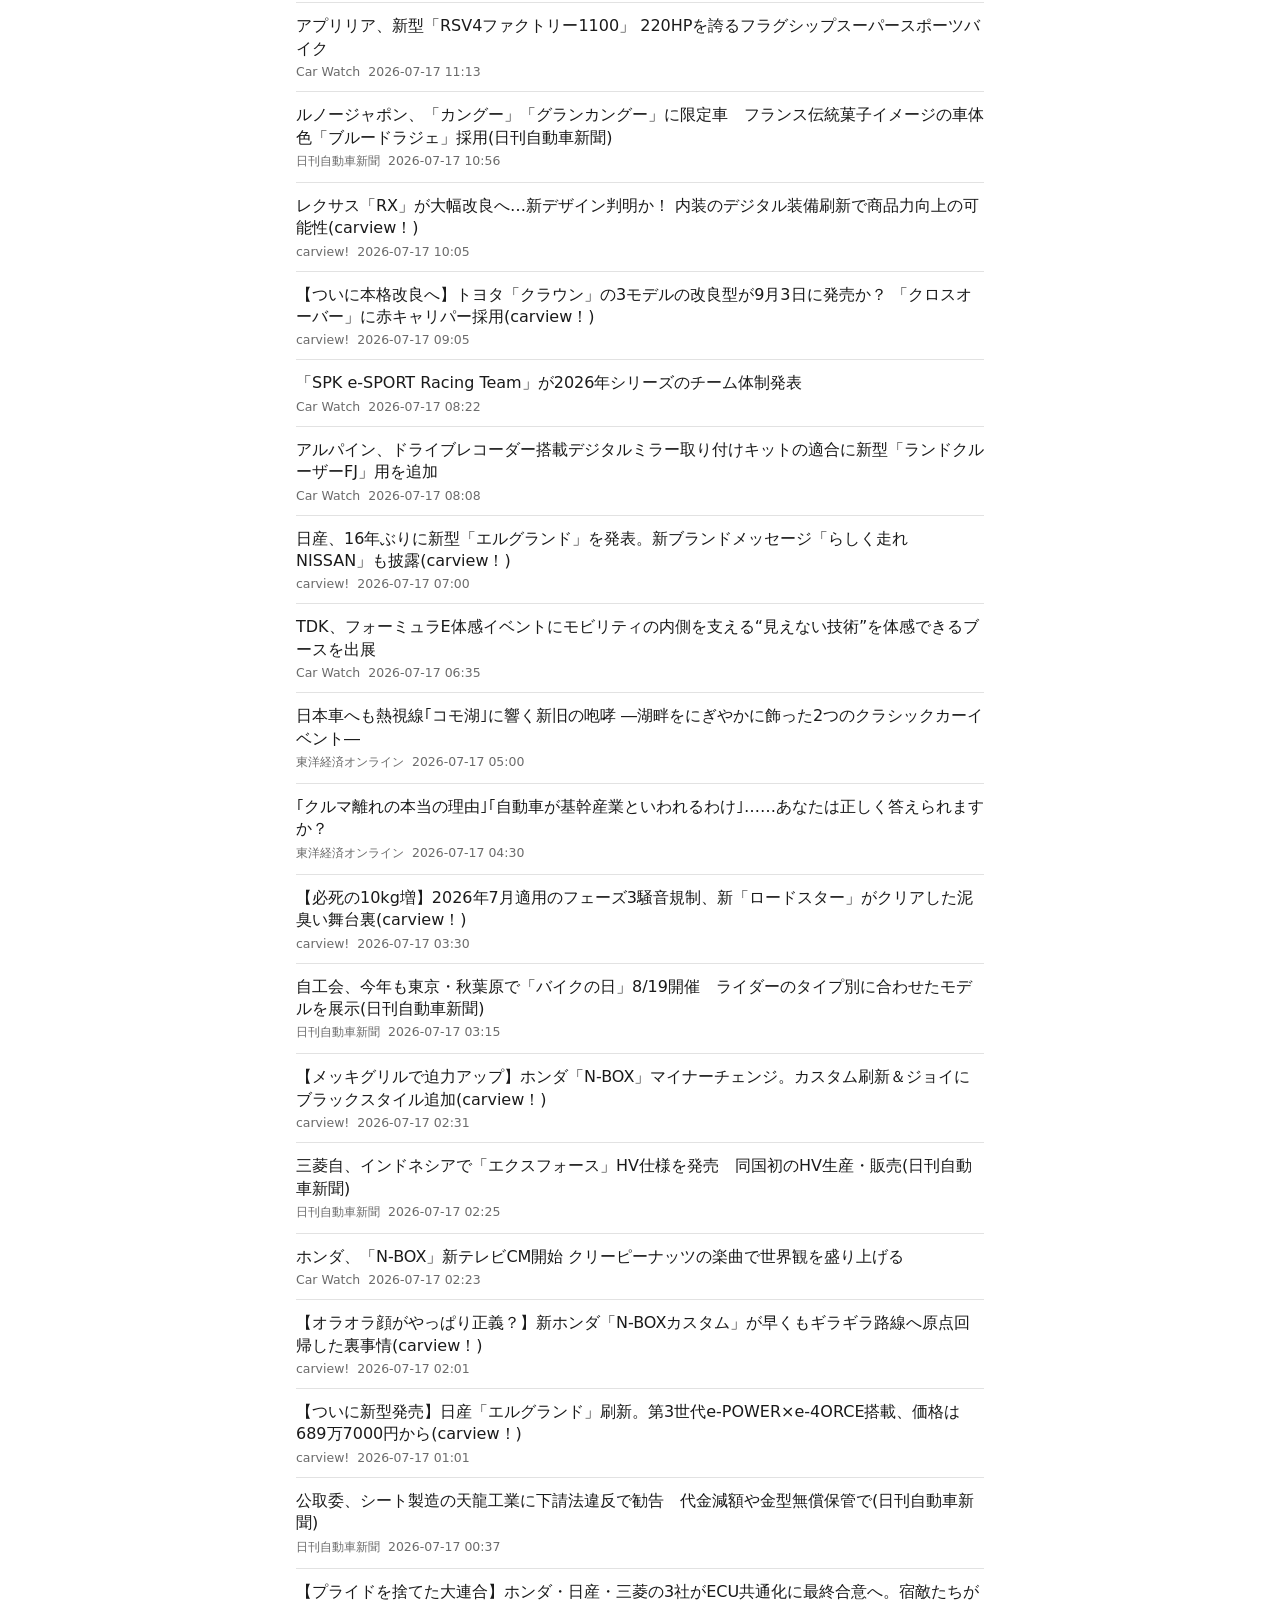
==== commit f729f366: "Add press release tab for automaker official news sources Adds a "ニュースリリース" category tab alongside t" ====
--- a/docs/index.html
+++ b/docs/index.html
@@ -11,6 +11,8 @@
   <h1>自動車業界ニュース一覧</h1>
   <p id="updated-at" class="muted">読み込み中...</p>
 </header>
+
+<div id="category-tabs" class="category-tabs" role="group" aria-label="カテゴリ切り替え"></div>
 
 <div id="source-tabs" class="source-tabs" role="group" aria-label="ニュースソース絞り込み"></div>
 
--- a/docs/style.css
+++ b/docs/style.css
@@ -40,6 +40,30 @@
   color: var(--muted);
   font-size: 0.85rem;
   margin: 0 0 16px;
+}
+
+.category-tabs {
+  display: flex;
+  gap: 8px;
+  margin-bottom: 10px;
+}
+
+.category-tab {
+  flex: none;
+  padding: 8px 16px;
+  border-radius: 8px;
+  border: 1px solid var(--border);
+  background: transparent;
+  color: var(--fg);
+  font-size: 0.95rem;
+  font-weight: 600;
+  cursor: pointer;
+}
+
+.category-tab.active {
+  background: var(--accent);
+  border-color: var(--accent);
+  color: #fff;
 }
 
 .source-tabs {
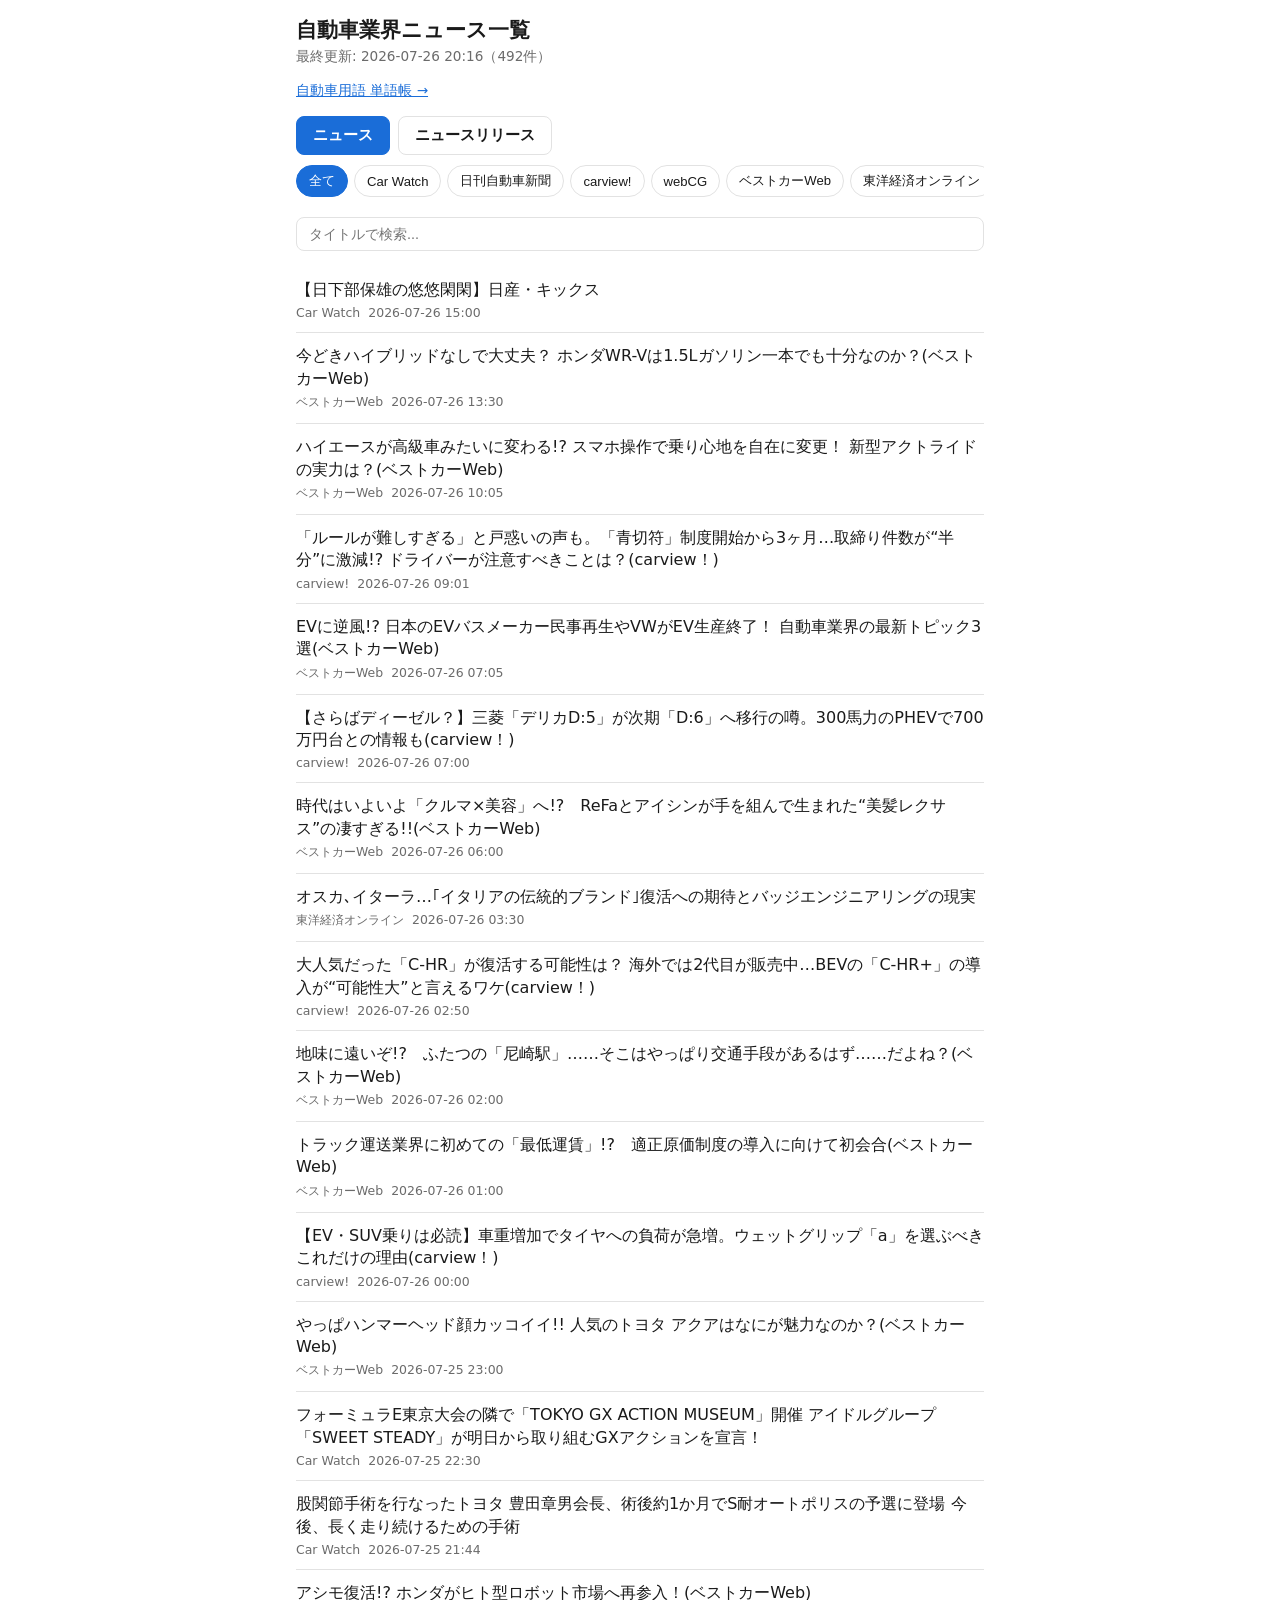
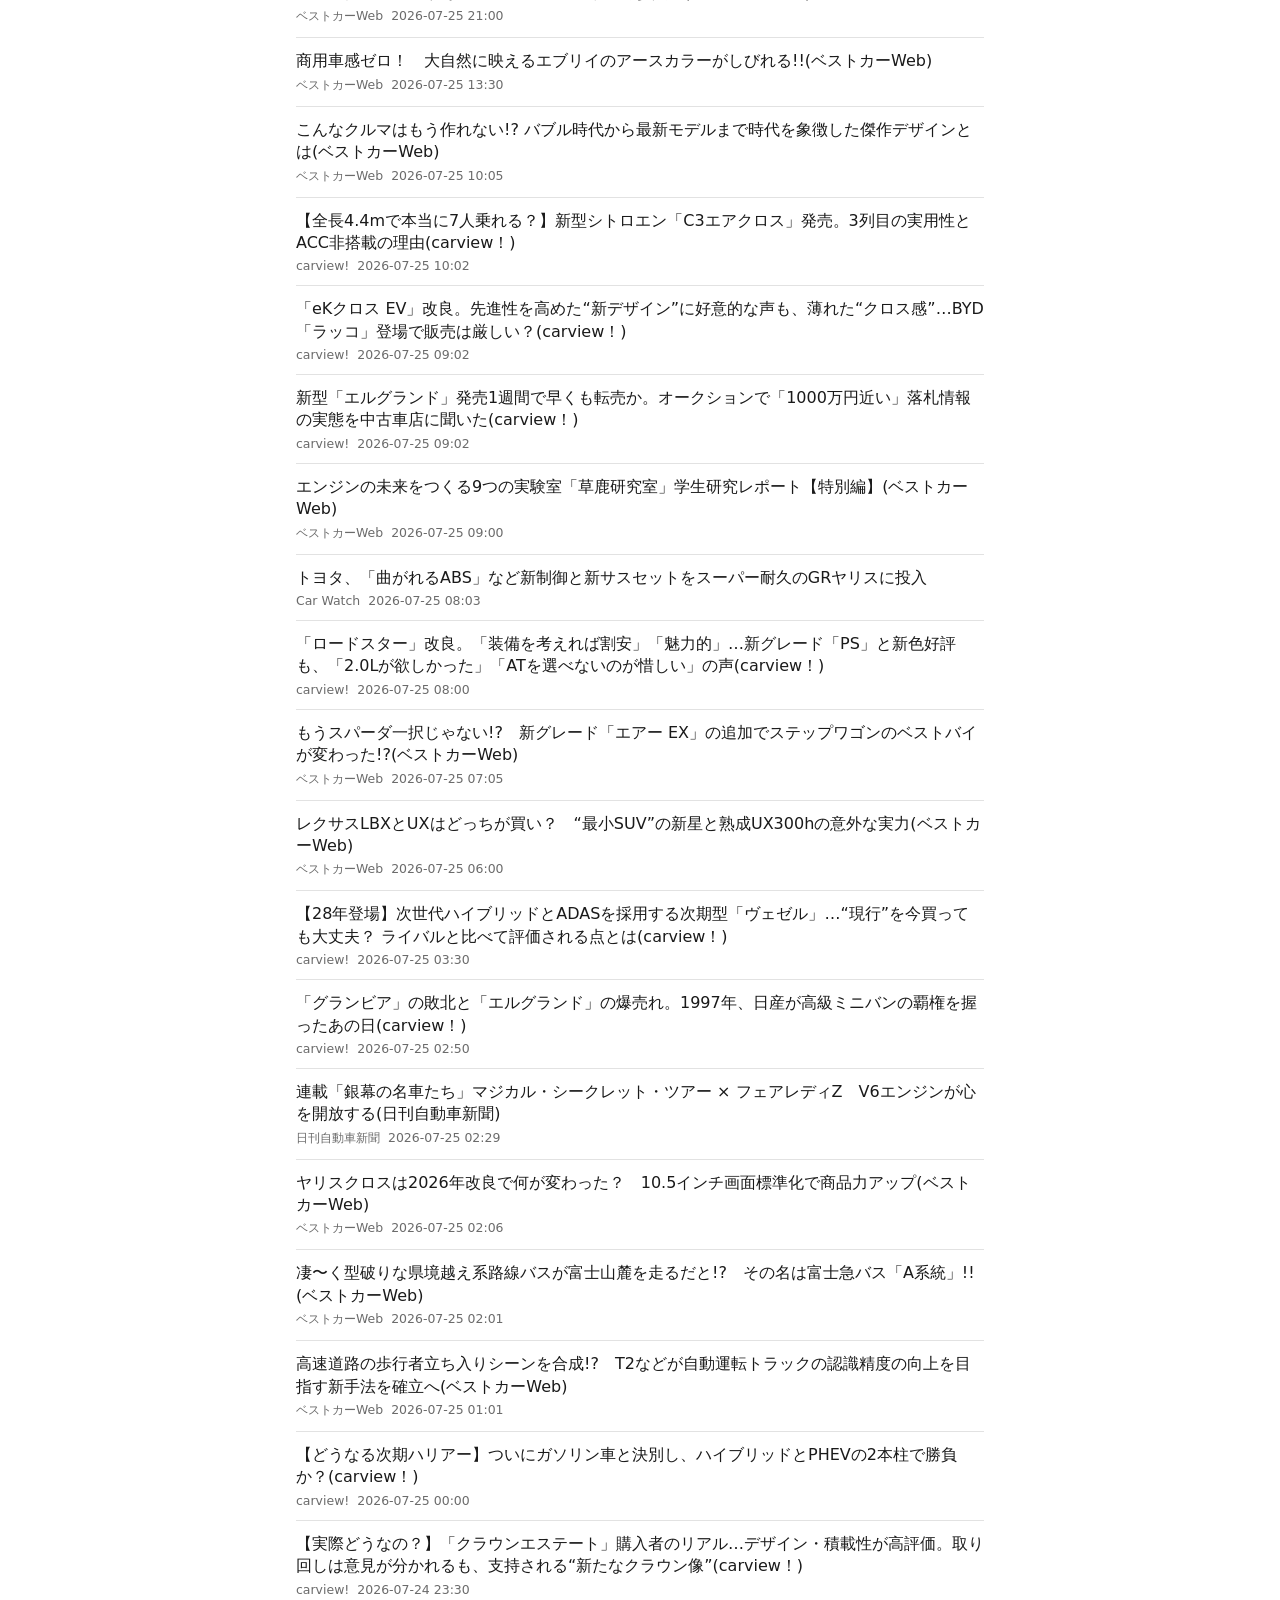
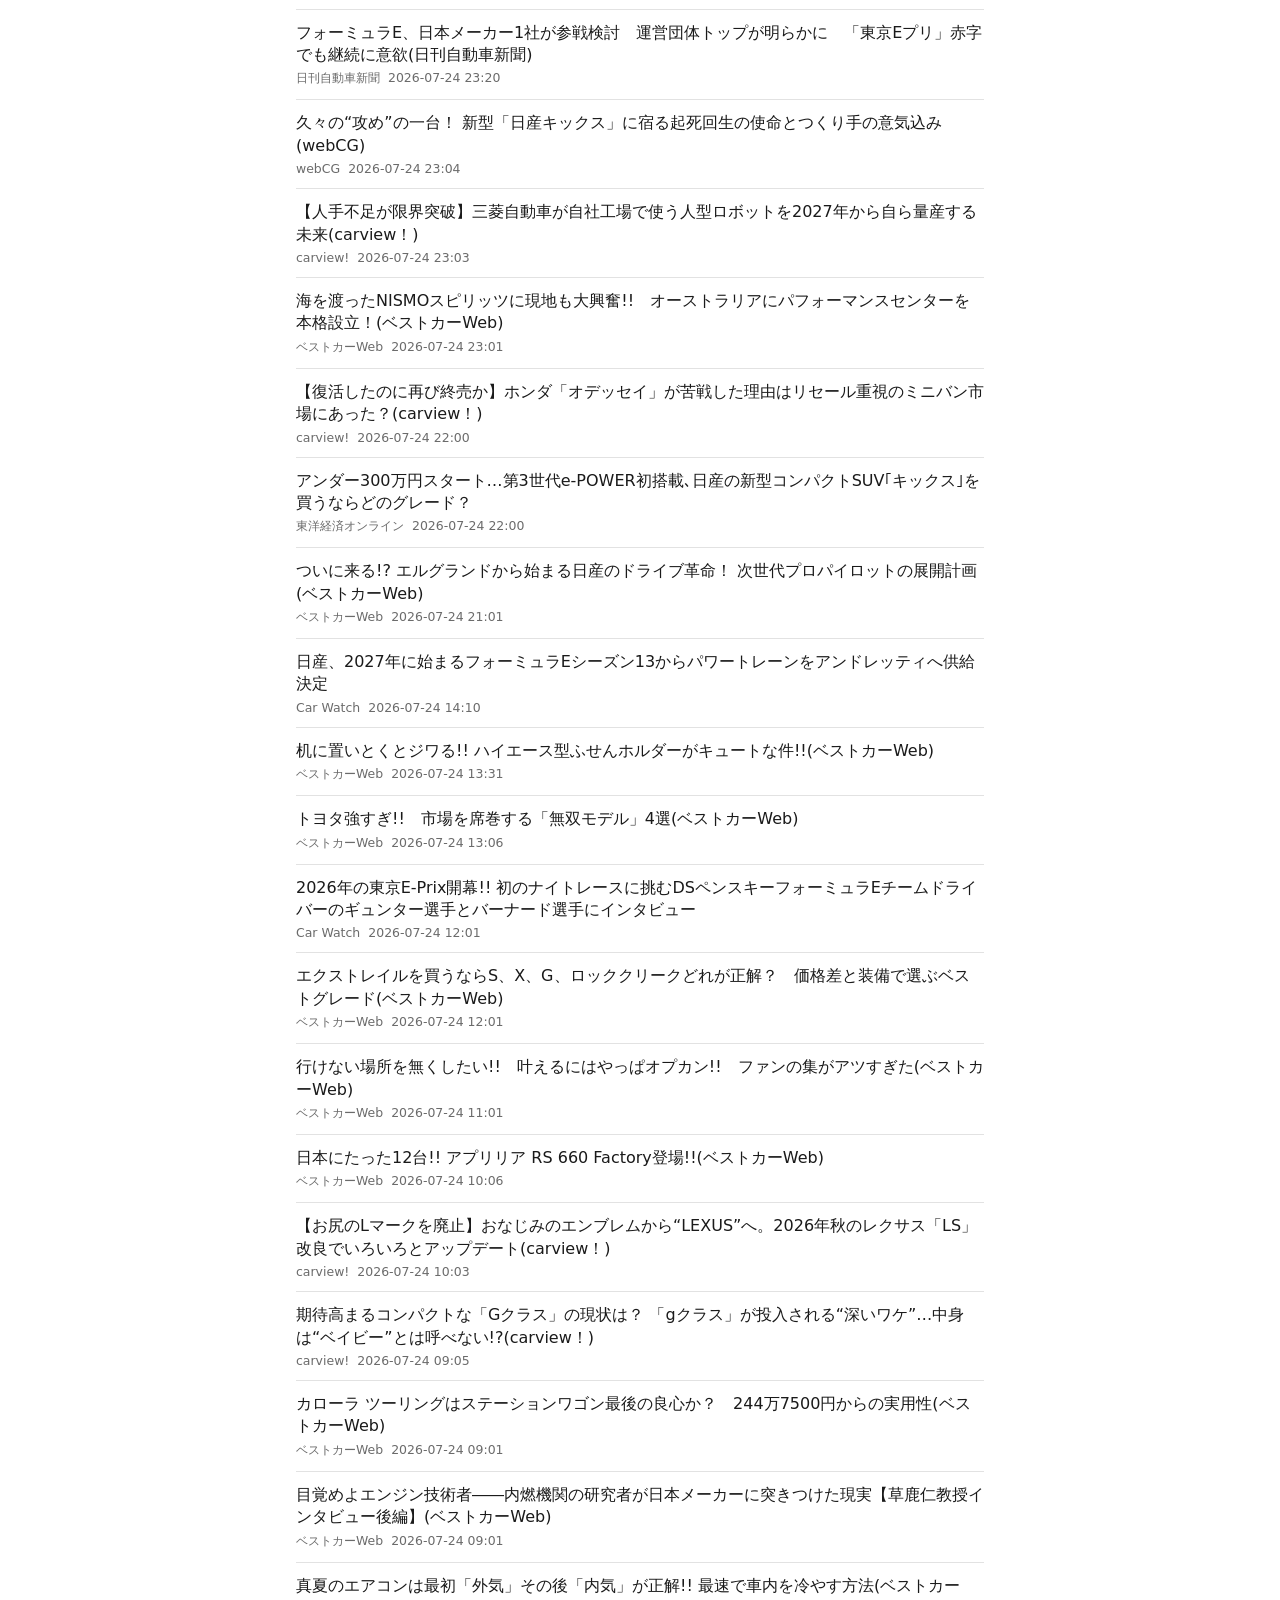
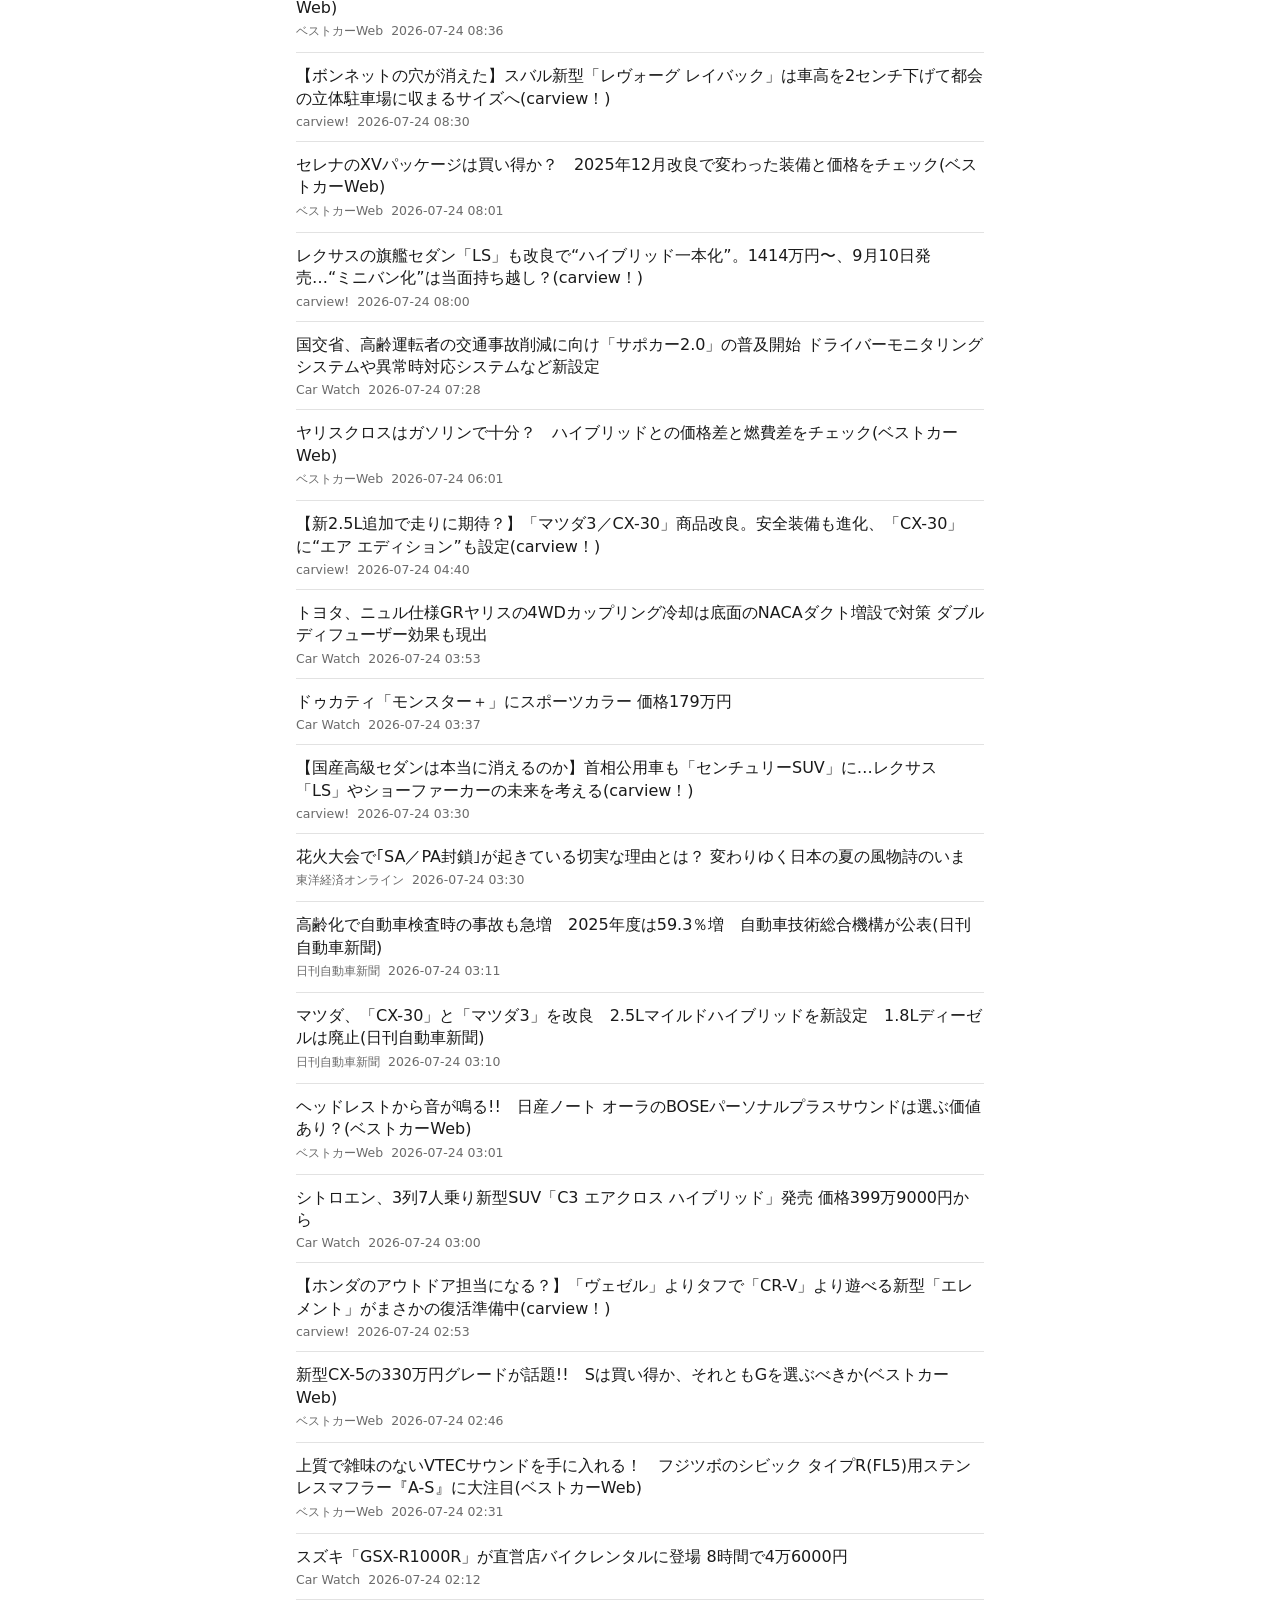
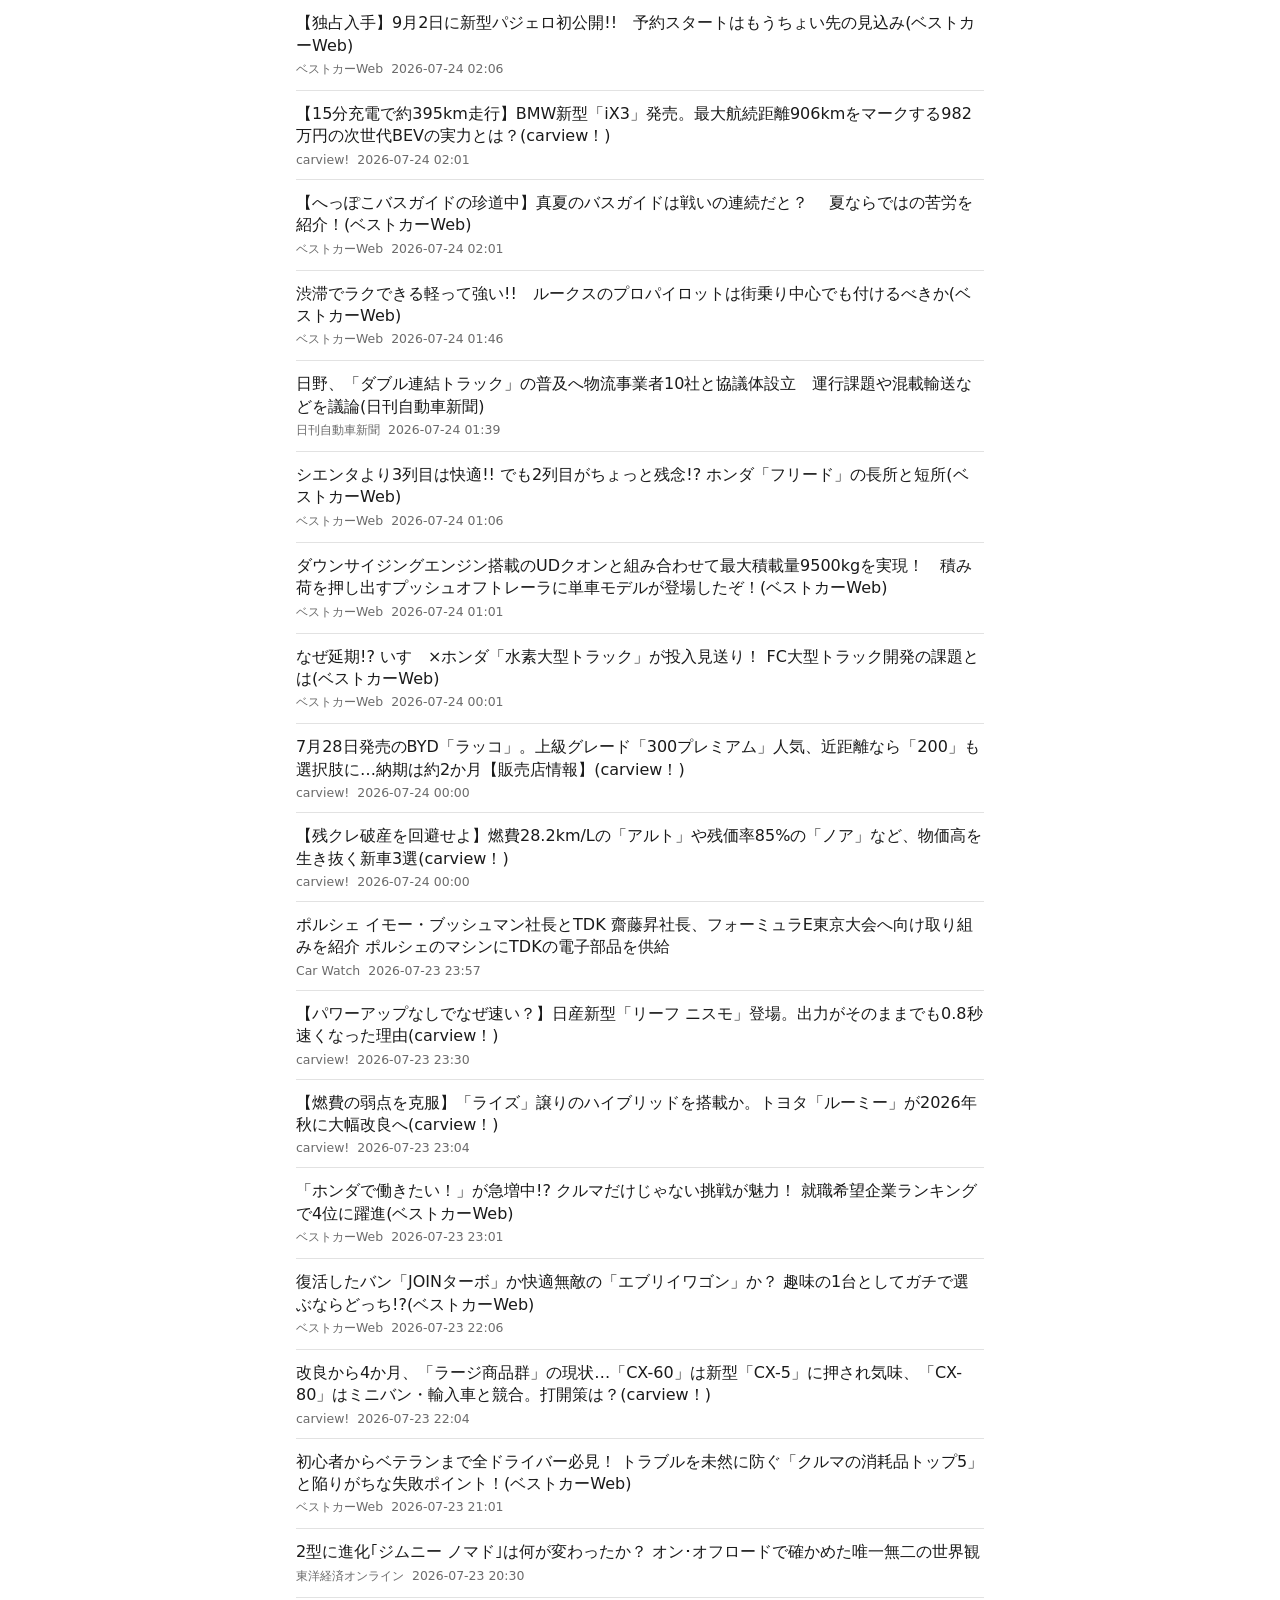
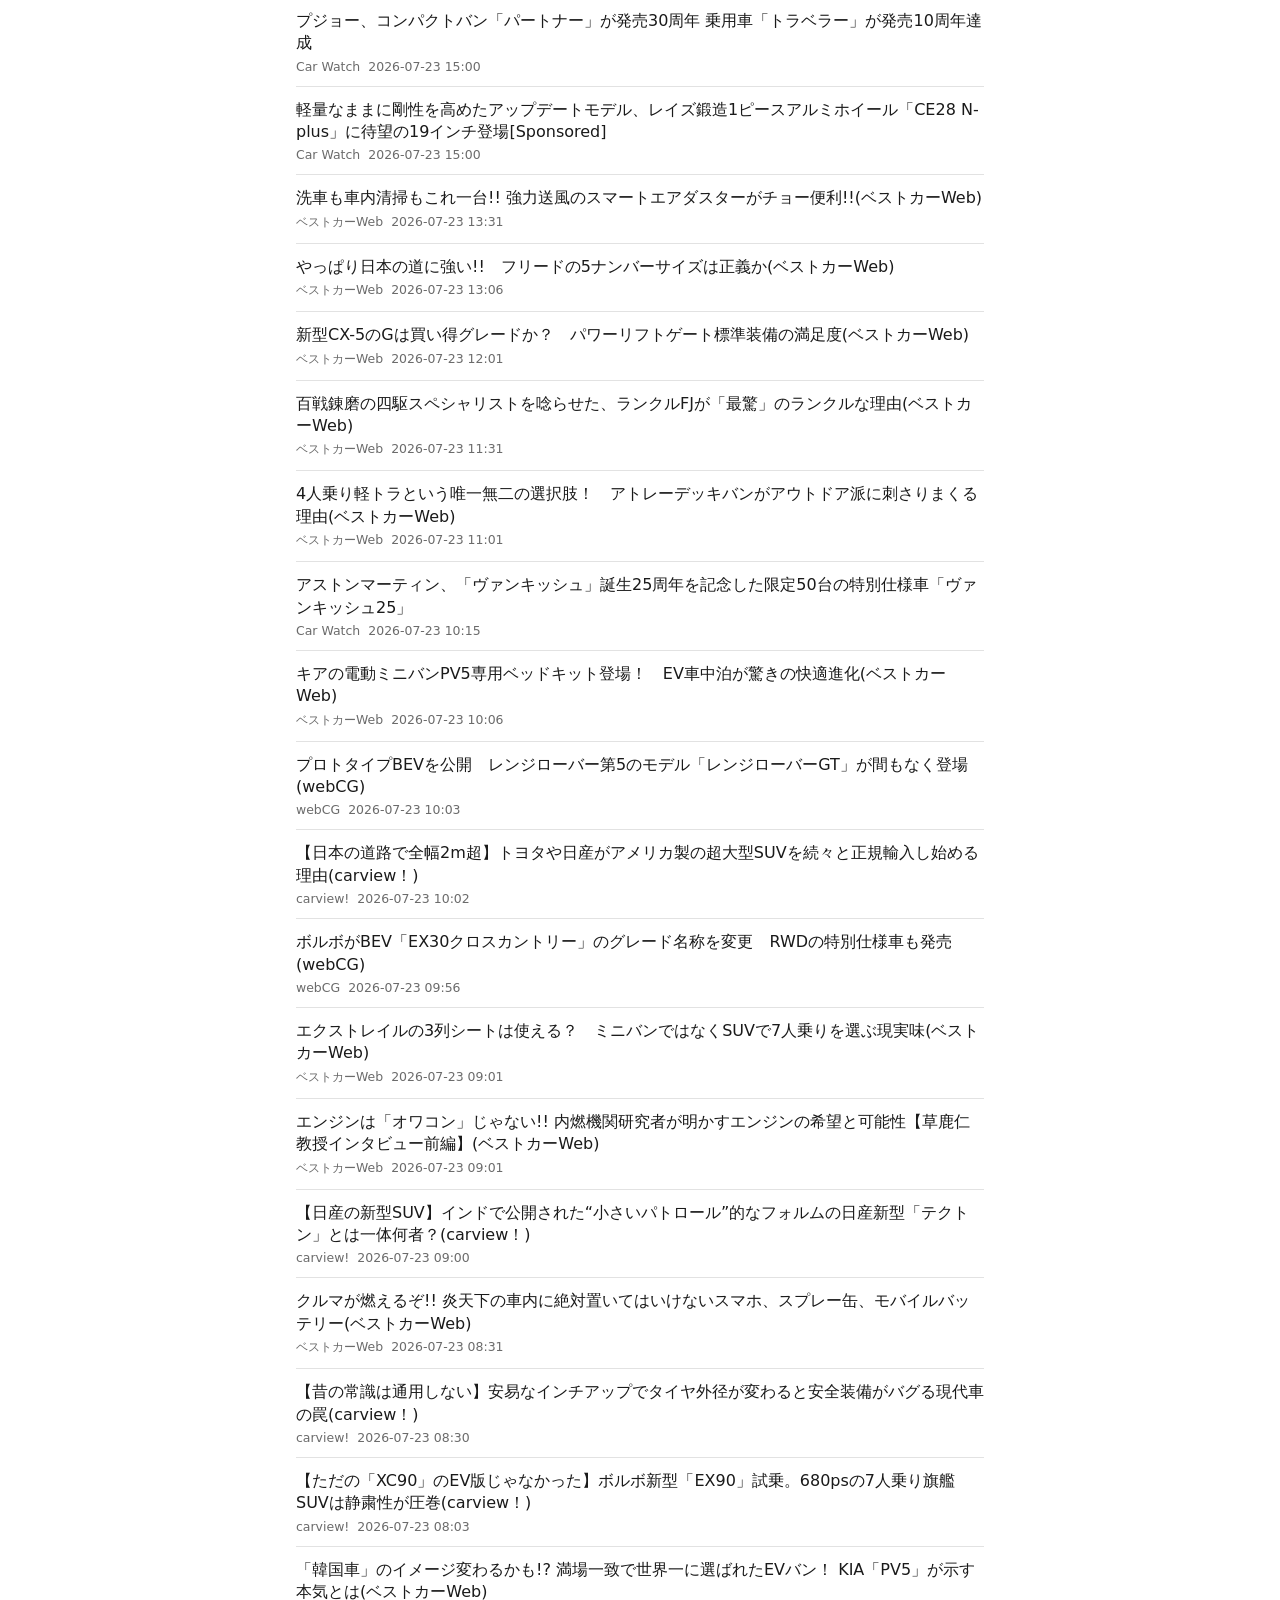
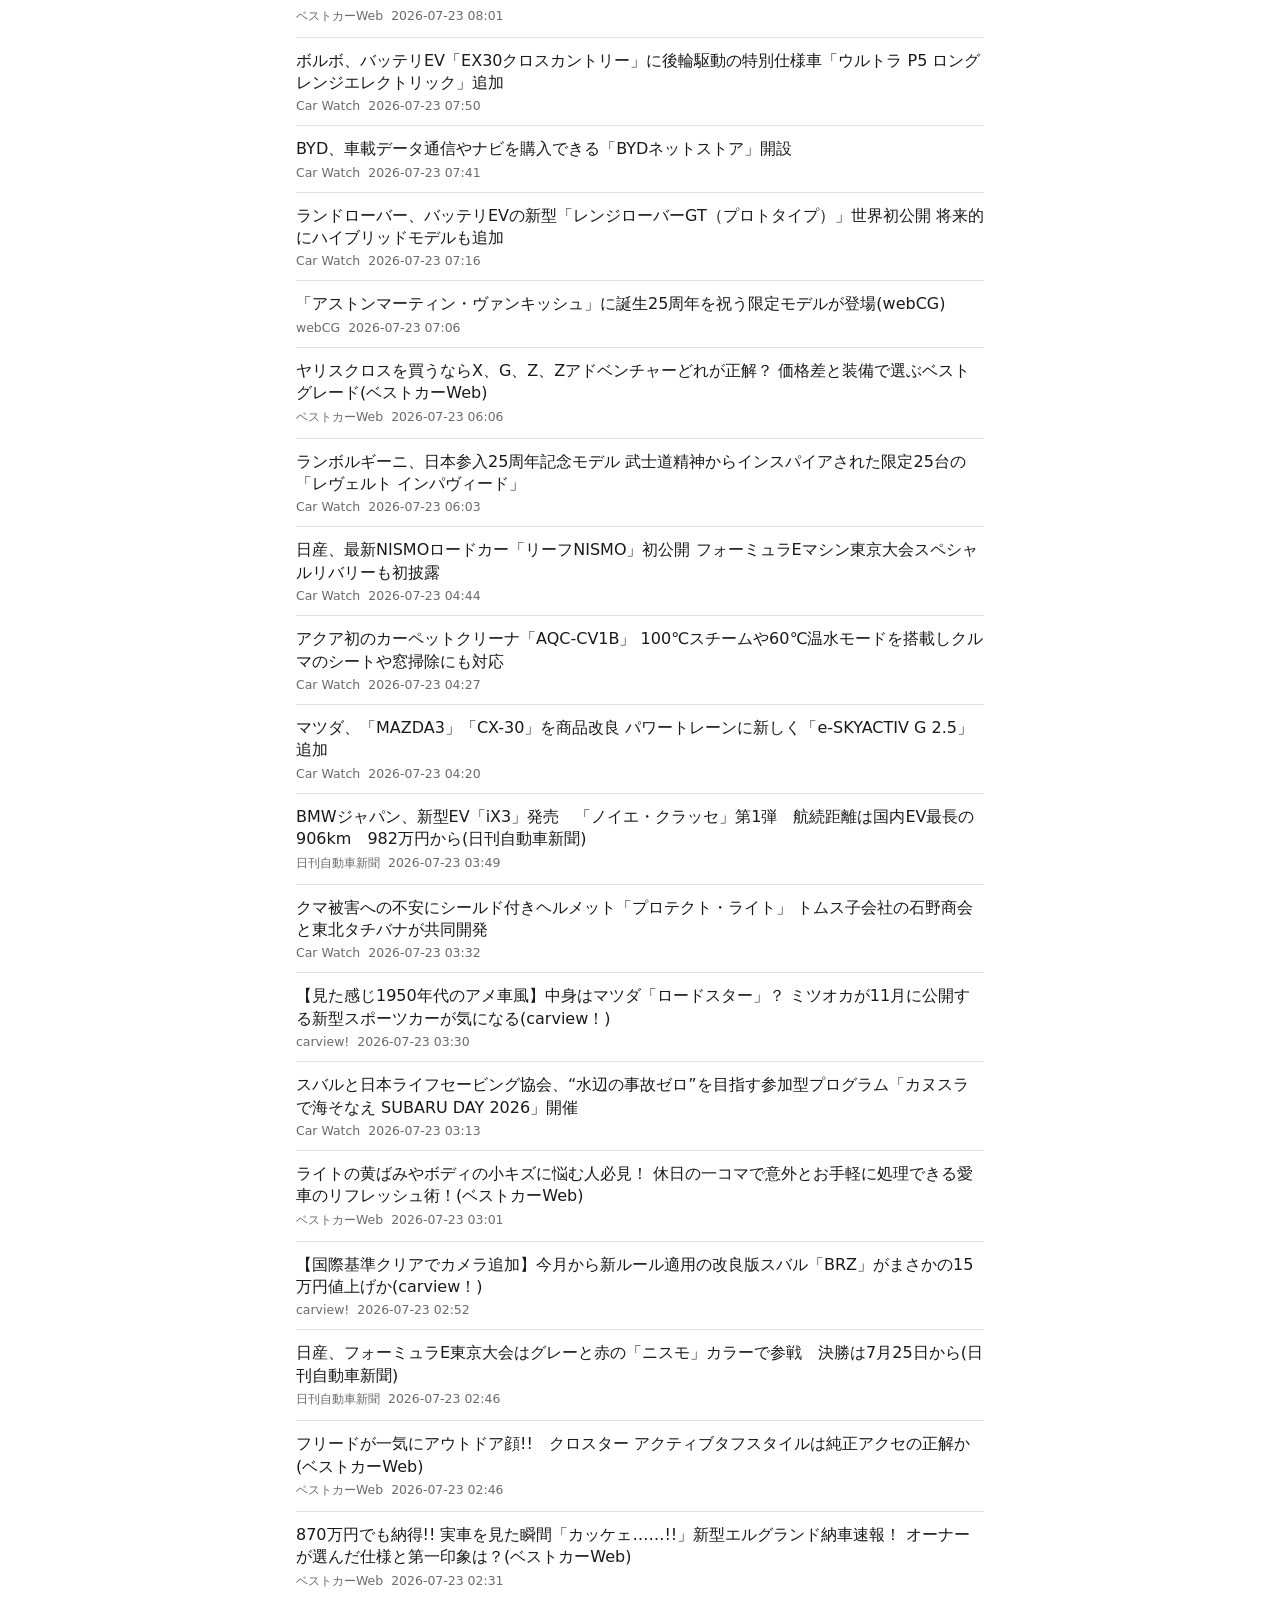
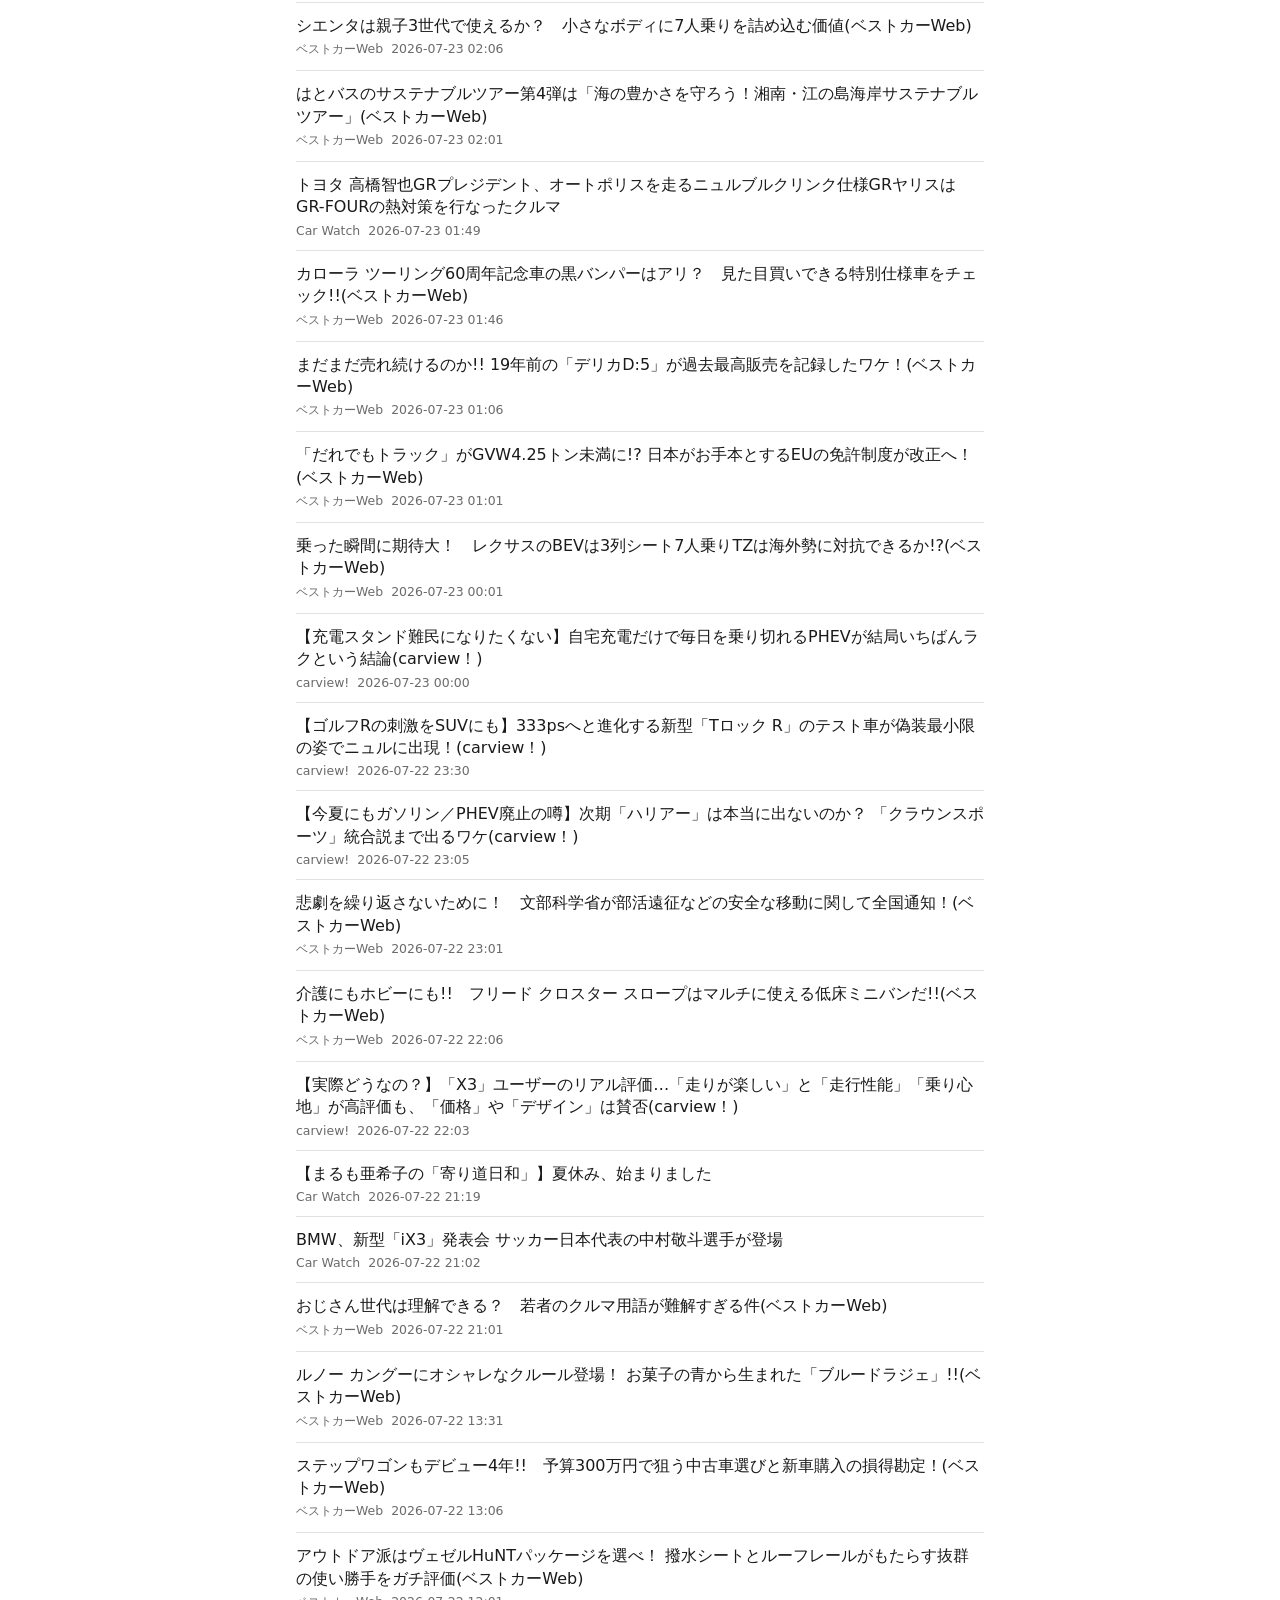
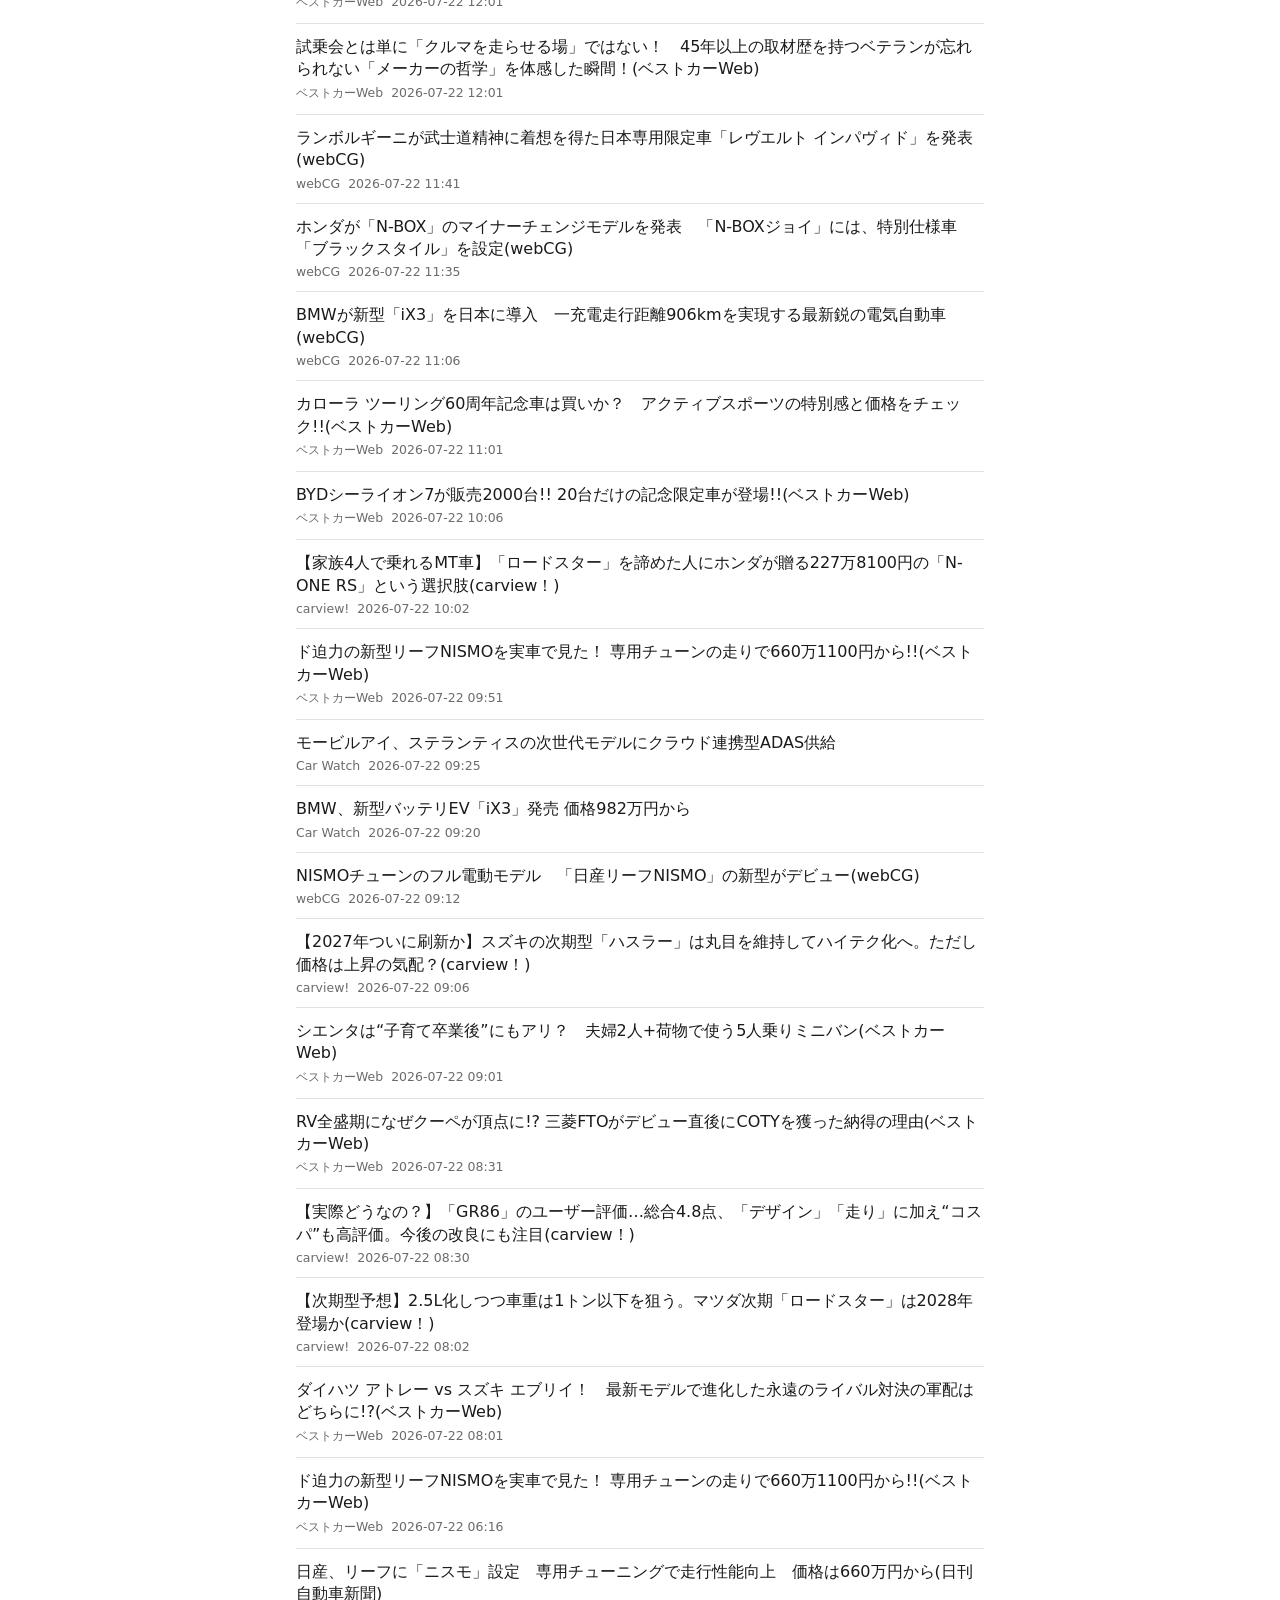
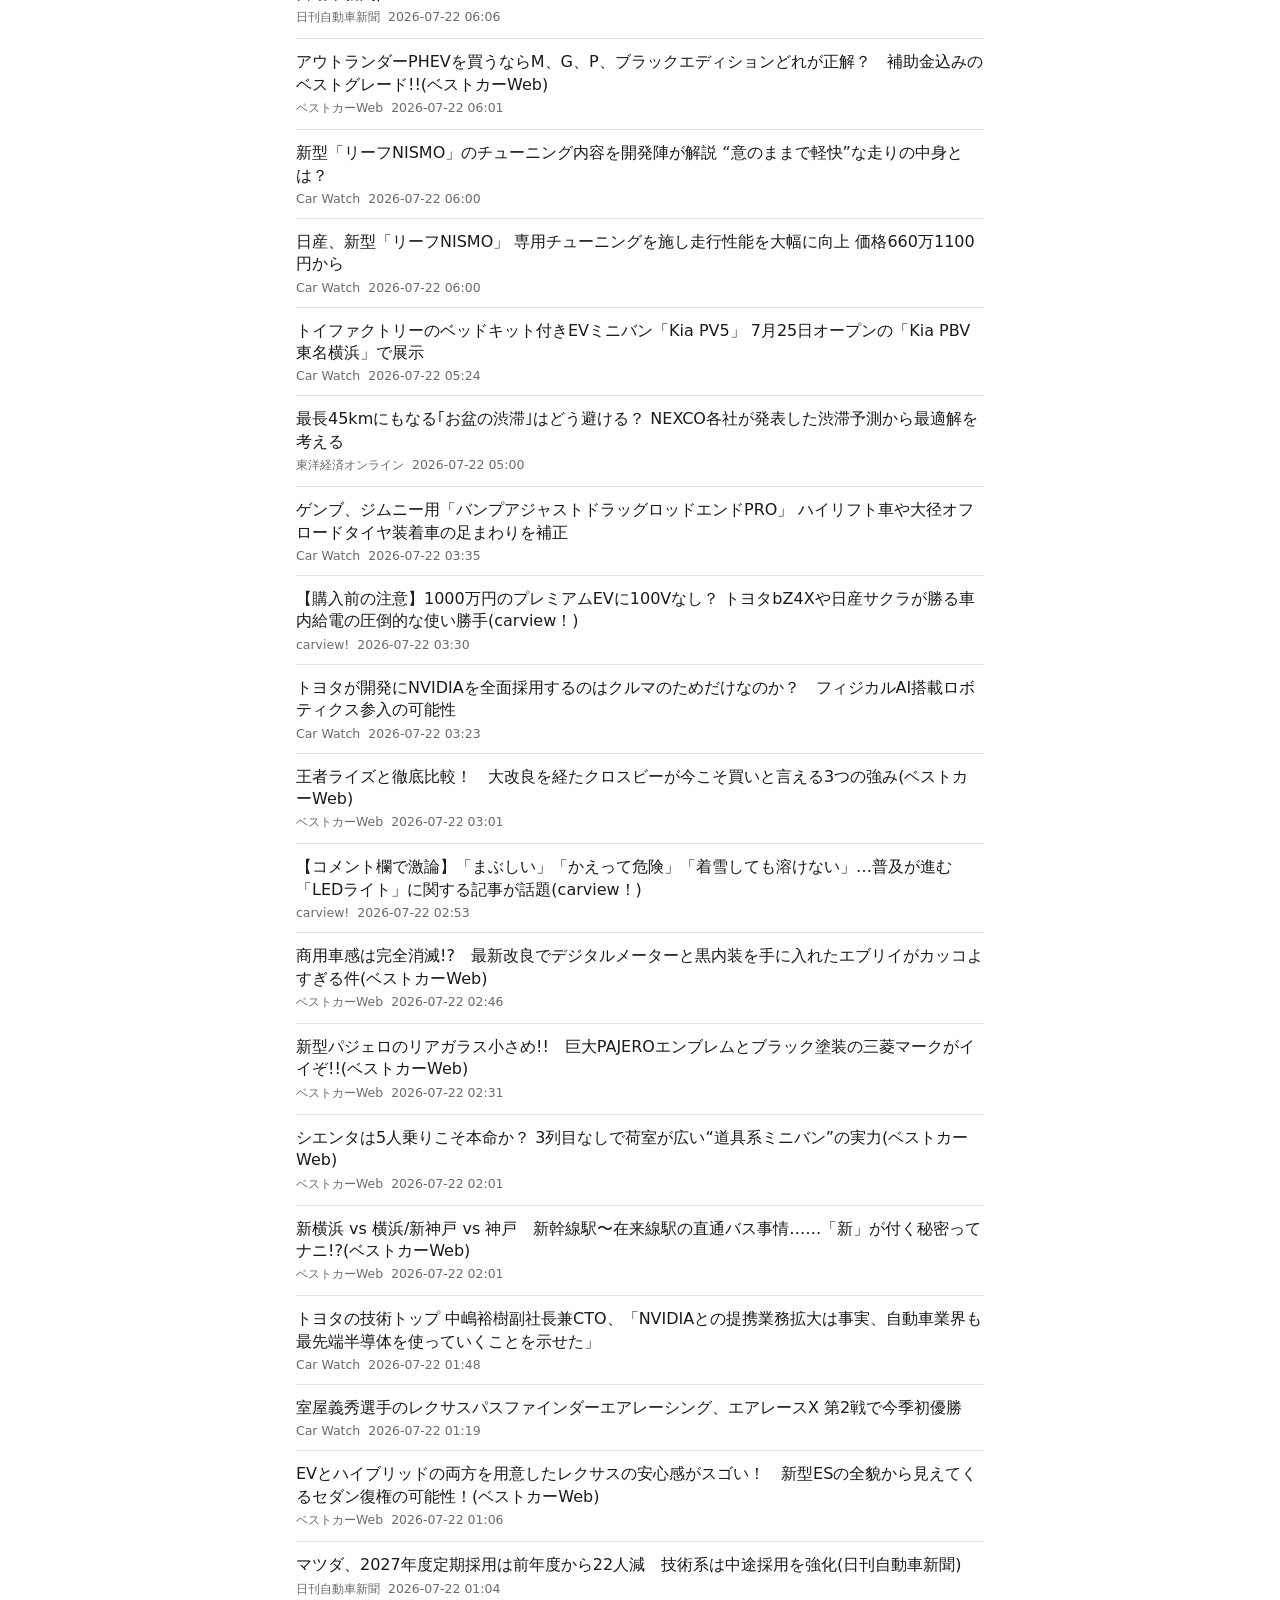
==== commit 4cfb36b3: "自動車用語の単語帳機能を追加 会話中に自動車業界・SDV関連の用語を説明した際、自動でdocs/data/words.jsに 登録できるようにし、docs/tango.htmlで一覧・検索表示する。C" ====
--- a/docs/index.html
+++ b/docs/index.html
@@ -10,6 +10,7 @@
 <header>
   <h1>自動車業界ニュース一覧</h1>
   <p id="updated-at" class="muted">読み込み中...</p>
+  <p class="muted"><a href="tango.html">自動車用語 単語帳 →</a></p>
 </header>
 
 <div id="category-tabs" class="category-tabs" role="group" aria-label="カテゴリ切り替え"></div>
--- a/docs/style.css
+++ b/docs/style.css
@@ -146,3 +146,40 @@
   padding: 24px 0;
   text-align: center;
 }
+
+.category-select {
+  width: 100%;
+  margin-top: 8px;
+  padding: 8px 12px;
+  border-radius: 8px;
+  border: 1px solid var(--border);
+  background: var(--bg);
+  color: var(--fg);
+  font-size: 0.9rem;
+}
+
+.word-item {
+  padding: 12px 0;
+  border-bottom: 1px solid var(--border);
+}
+
+.word-term {
+  font-weight: 700;
+  font-size: 1rem;
+}
+
+.word-category {
+  font-size: 0.75rem;
+  color: var(--accent);
+  margin: 2px 0 6px;
+}
+
+.word-meaning {
+  font-size: 0.88rem;
+  color: var(--muted);
+  line-height: 1.6;
+}
+
+header a {
+  color: var(--accent);
+}
